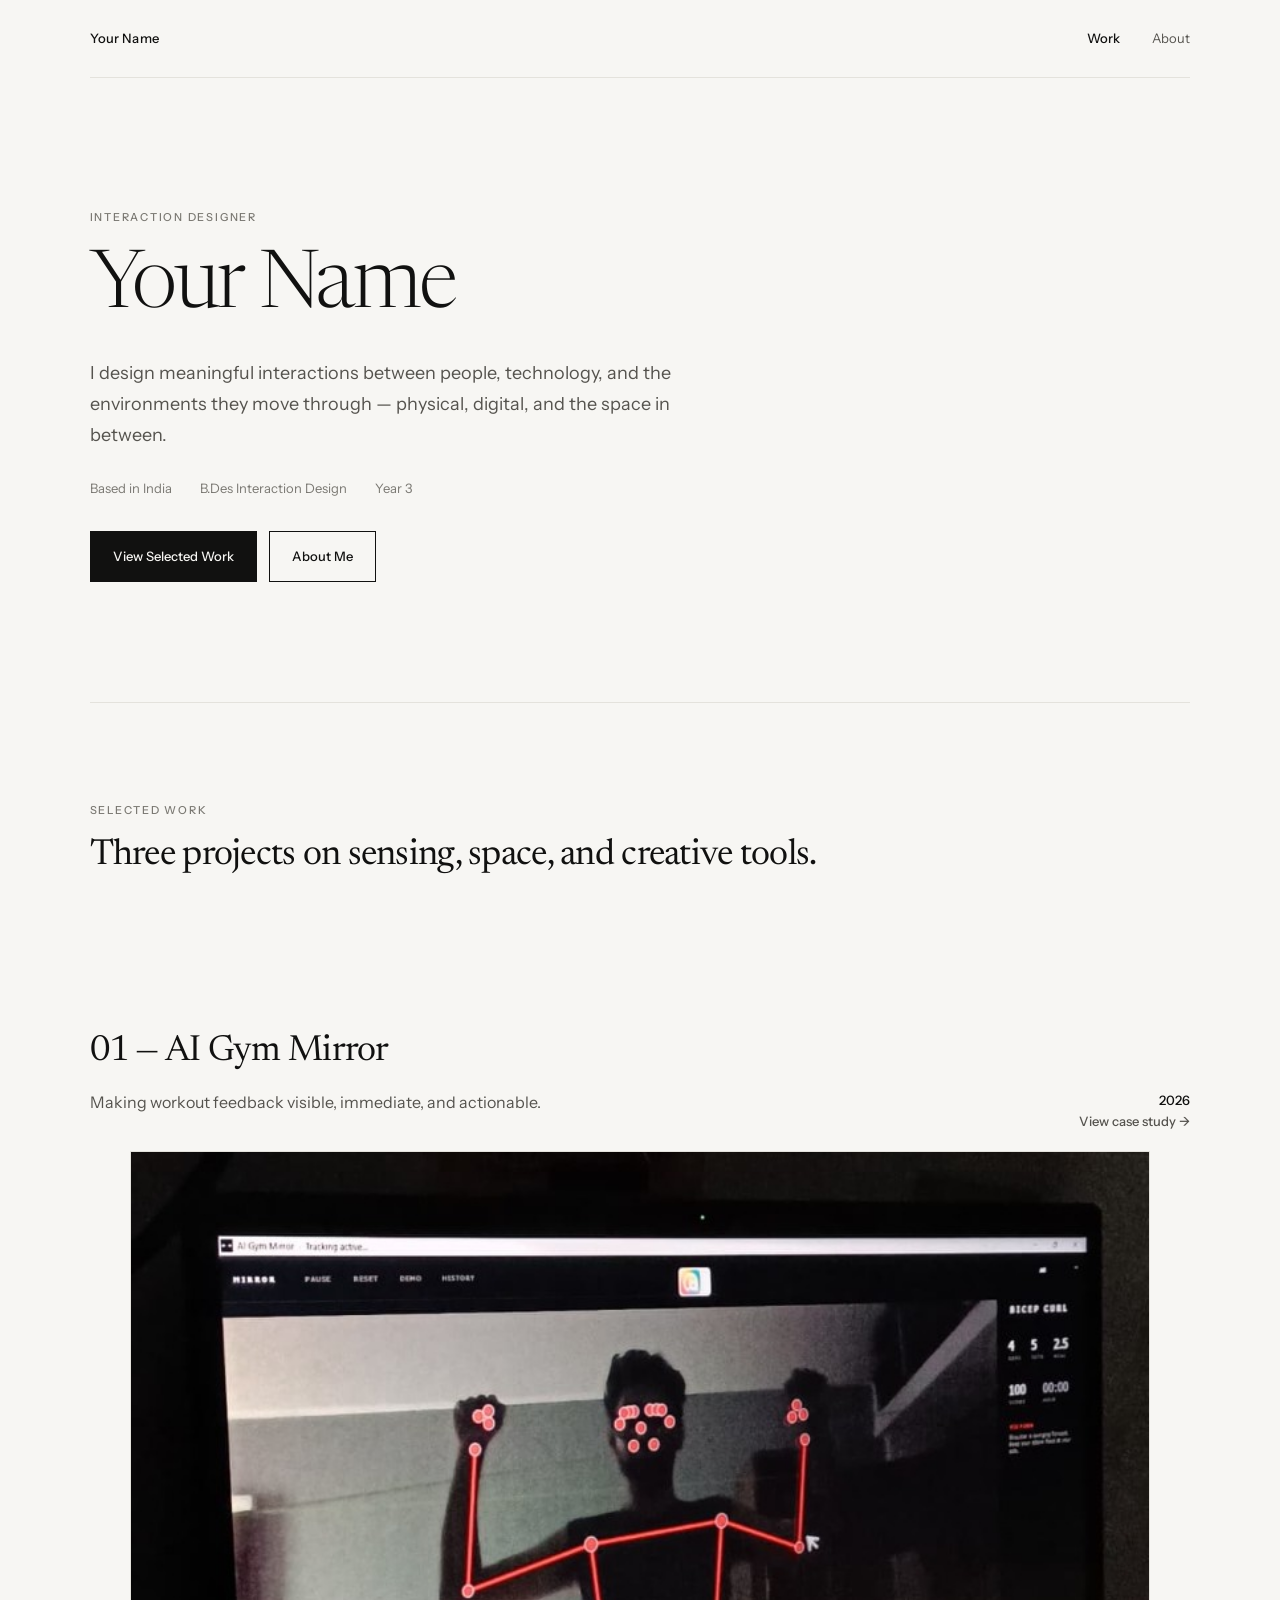
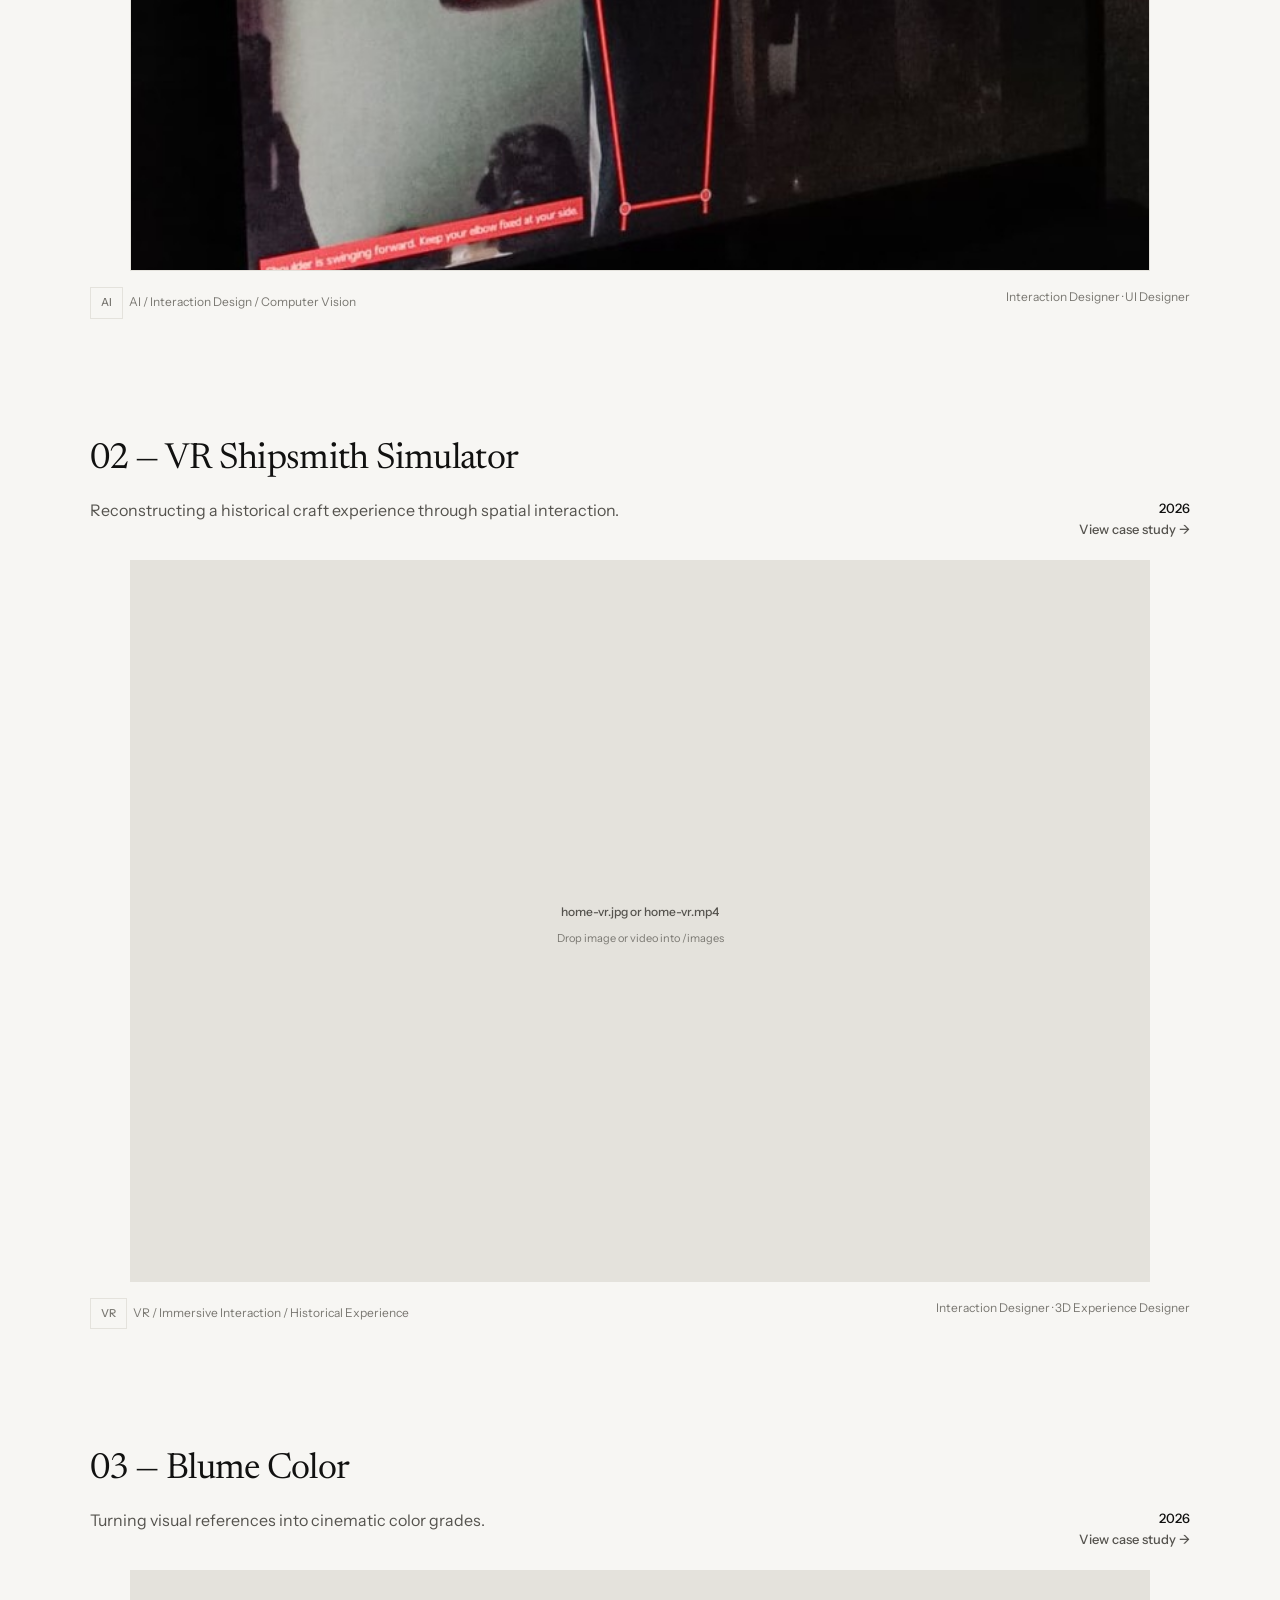
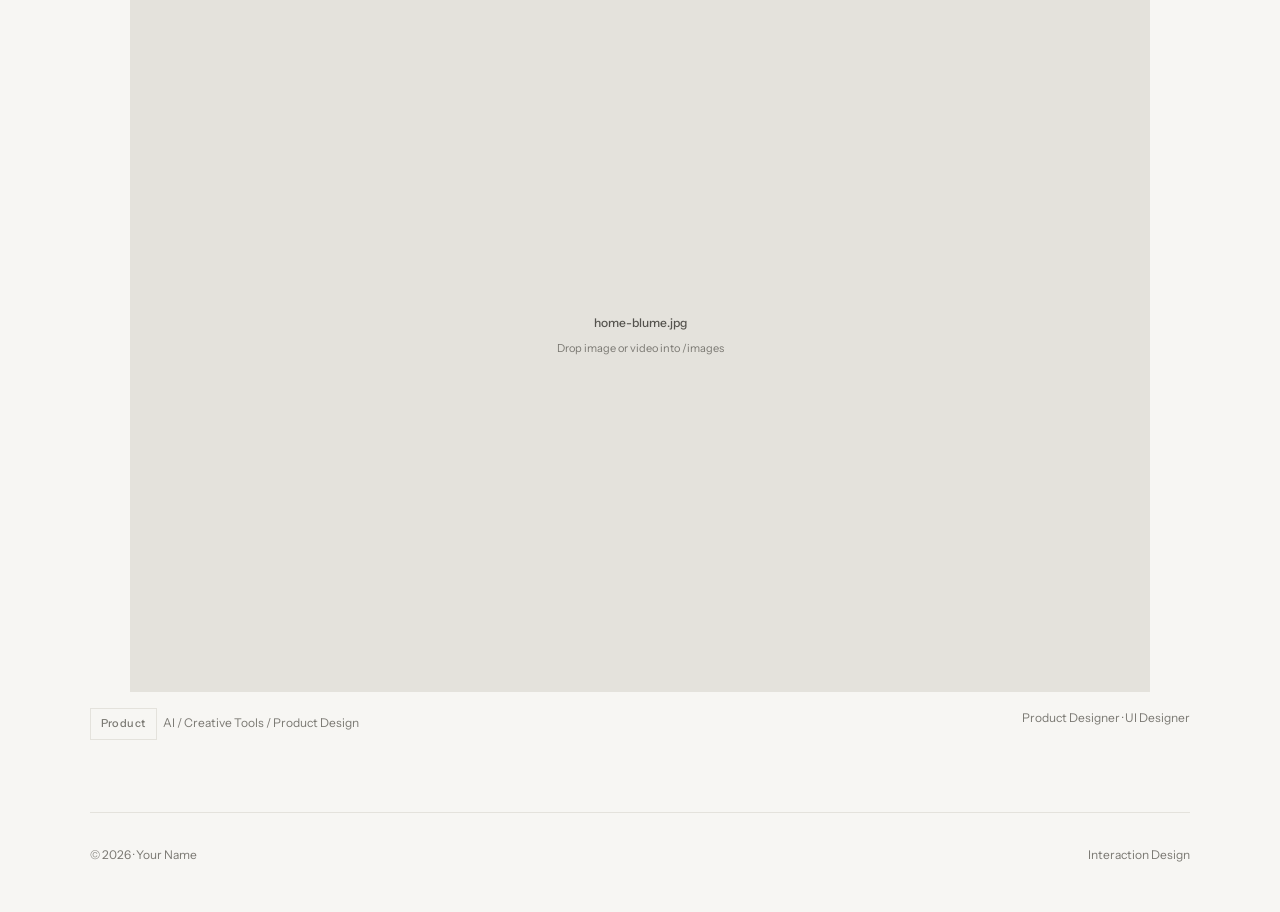
==== web/index.html @ 710aa034 "Add AI Gym Mirror product photos and matching system screens" ====
<!DOCTYPE html>
<html lang="en">
<head>
  <meta charset="UTF-8">
  <meta name="viewport" content="width=device-width, initial-scale=1">
  <title>Your Name — Interaction Designer</title>
  <meta name="description" content="Interaction design portfolio. Selected work on sensing, space, and creative tools.">
  <link rel="preconnect" href="https://fonts.googleapis.com">
  <link rel="preconnect" href="https://fonts.gstatic.com" crossorigin>
  <link href="https://fonts.googleapis.com/css2?family=Instrument+Sans:wght@400;500;600&family=Newsreader:ital,opsz,wght@0,6..72,300;0,6..72,400;0,6..72,500;1,6..72,400&display=swap" rel="stylesheet">
  <link rel="stylesheet" href="assets/css/site.css">
</head>
<body>
  <a class="skip" href="#content">Skip to content</a>
  <div class="wrap">
    <header class="nav">
      <a class="nav__brand" href="index.html">Your Name</a>
      <nav class="nav__links">
        <a href="index.html#work" aria-current="page">Work</a>
        <a href="about.html">About</a>
      </nav>
    </header>
  </div>

  <main id="content">
    <section class="hero">
      <div class="wrap">
        <p class="label">Interaction Designer</p>
        <h1 class="display">Your Name</h1>
        <p class="lede">I design meaningful interactions between people, technology, and the environments they move through — physical, digital, and the space in between.</p>
        <div class="hero-meta">
          <span>Based in India</span>
          <span>B.Des Interaction Design</span>
          <span>Year 3</span>
        </div>
        <div class="cta-row">
          <a class="btn btn--primary" href="#work">View Selected Work</a>
          <a class="btn btn--ghost" href="about.html">About Me</a>
        </div>
      </div>
    </section>

    <div class="wrap"><hr class="rule"></div>

    <section class="section" id="work">
      <div class="wrap">
        <p class="label">Selected work</p>
        <h2 class="h1">Three projects on sensing, space, and creative tools.</h2>
      </div>
    </section>

    <article class="project">
      <div class="wrap">
        <div class="project__head">
          <div>
            <h2 class="h1">01  —  AI Gym Mirror</h2>
            <p class="body">Making workout feedback visible, immediate, and actionable.</p>
          </div>
          <div class="project__year">
            2026<br>
            <a class="project__link" href="work/ai-gym-mirror.html">View case study  →</a>
          </div>
        </div>
        <a href="work/ai-gym-mirror.html">
          <figure class="media media--hero">
            <img src="images/home-gym.png" alt="AI Gym Mirror tracking a bicep curl">
            <div class="media__ph">
              <div class="media__cross"></div>
              <strong>home-gym.png</strong>
            </div>
          </figure>
        </a>
        <div class="project__foot">
          <span><span class="tag">AI</span> &nbsp; AI / Interaction Design / Computer Vision</span>
          <span>Interaction Designer · UI Designer</span>
        </div>
      </div>
    </article>

    <article class="project">
      <div class="wrap">
        <div class="project__head">
          <div>
            <h2 class="h1">02  —  VR Shipsmith Simulator</h2>
            <p class="body">Reconstructing a historical craft experience through spatial interaction.</p>
          </div>
          <div class="project__year">
            2026<br>
            <a class="project__link" href="work/vr-shipsmith.html">View case study  →</a>
          </div>
        </div>
        <a href="work/vr-shipsmith.html">
          <figure class="media media--hero">
            <video src="images/home-vr.mp4" muted loop playsinline></video>
            <img src="images/home-vr.jpg" alt="VR Shipsmith workshop environment">
            <div class="media__ph">
              <div class="media__cross"></div>
              <strong>home-vr.jpg or home-vr.mp4</strong>
              <small>Drop image or video into /images</small>
            </div>
          </figure>
        </a>
        <div class="project__foot">
          <span><span class="tag">VR</span> &nbsp; VR / Immersive Interaction / Historical Experience</span>
          <span>Interaction Designer · 3D Experience Designer</span>
        </div>
      </div>
    </article>

    <article class="project">
      <div class="wrap">
        <div class="project__head">
          <div>
            <h2 class="h1">03  —  Blume Color</h2>
            <p class="body">Turning visual references into cinematic color grades.</p>
          </div>
          <div class="project__year">
            2026<br>
            <a class="project__link" href="work/blume-color.html">View case study  →</a>
          </div>
        </div>
        <a href="work/blume-color.html">
          <figure class="media media--hero">
            <img src="images/home-blume.jpg" alt="Blume Color product interface">
            <div class="media__ph">
              <div class="media__cross"></div>
              <strong>home-blume.jpg</strong>
              <small>Drop image or video into /images</small>
            </div>
          </figure>
        </a>
        <div class="project__foot">
          <span><span class="tag">Product</span> &nbsp; AI / Creative Tools / Product Design</span>
          <span>Product Designer · UI Designer</span>
        </div>
      </div>
    </article>
  </main>

  <div class="wrap">
    <hr class="rule">
    <footer class="footer">
      <span>© <span data-year></span> · Your Name</span>
      <span>Interaction Design</span>
    </footer>
  </div>
  <script src="assets/js/site.js"></script>
</body>
</html>
---- web/assets/css/site.css ----
:root {
  --bg: #f7f6f3;
  --bg-muted: #efede8;
  --surface: #ffffff;
  --ink: #111110;
  --secondary: #55534e;
  --muted: #7a7872;
  --line: #e4e2dc;
  --media: #e4e2dc;
  --inverse: #111110;
  --inverse-text: #f7f6f3;
  --pad: clamp(20px, 7vw, 96px);
  --max: 1248px;
  --serif: "Newsreader", "Times New Roman", serif;
  --sans: "Instrument Sans", "Helvetica Neue", sans-serif;
}

* { box-sizing: border-box; }
html { scroll-behavior: smooth; }
body {
  margin: 0;
  background: var(--bg);
  color: var(--ink);
  font-family: var(--sans);
  font-size: 16px;
  line-height: 1.6;
  -webkit-font-smoothing: antialiased;
}
img, video { max-width: 100%; display: block; }
a { color: inherit; text-decoration: none; }
button, .btn { font-family: inherit; }

.skip {
  position: absolute;
  left: -999px;
  top: 8px;
  background: var(--ink);
  color: var(--inverse-text);
  padding: 8px 12px;
  z-index: 20;
}
.skip:focus { left: 8px; }

.wrap {
  width: min(100%, calc(var(--max) + var(--pad) * 2));
  margin: 0 auto;
  padding-left: var(--pad);
  padding-right: var(--pad);
}

.nav {
  display: flex;
  align-items: center;
  justify-content: space-between;
  padding: 28px 0;
  border-bottom: 1px solid var(--line);
}
.nav__brand {
  font-size: 13px;
  font-weight: 500;
  letter-spacing: 0.01em;
}
.nav__links {
  display: flex;
  gap: 32px;
  font-size: 13px;
  color: var(--secondary);
}
.nav__links a[aria-current="page"] {
  color: var(--ink);
  font-weight: 500;
}

.label {
  font-size: 11px;
  font-weight: 500;
  letter-spacing: 0.16em;
  text-transform: uppercase;
  color: var(--muted);
}

.display {
  font-family: var(--serif);
  font-weight: 300;
  font-size: clamp(40px, 8vw, 80px);
  line-height: 1.05;
  letter-spacing: -0.03em;
  margin: 0;
}
.title {
  font-family: var(--serif);
  font-weight: 300;
  font-size: clamp(32px, 5vw, 52px);
  line-height: 1.12;
  letter-spacing: -0.025em;
  margin: 0;
}
.h1 {
  font-family: var(--serif);
  font-weight: 400;
  font-size: clamp(26px, 3vw, 36px);
  line-height: 1.2;
  letter-spacing: -0.02em;
  margin: 0;
}
.h2 {
  font-family: var(--serif);
  font-weight: 400;
  font-size: clamp(22px, 2.4vw, 26px);
  line-height: 1.3;
  margin: 0;
}
.lede {
  font-size: 18px;
  line-height: 1.7;
  color: var(--secondary);
  max-width: 40rem;
}
.body { color: var(--secondary); max-width: 45rem; }
.quote {
  font-family: var(--serif);
  font-style: italic;
  font-weight: 400;
  font-size: clamp(26px, 3.4vw, 40px);
  line-height: 1.25;
  margin: 0;
}

.hero { padding: 120px 0 120px; }
.hero .label { margin-bottom: 20px; }
.hero .display, .hero .title { margin-bottom: 28px; }
.hero-meta {
  display: flex;
  flex-wrap: wrap;
  gap: 12px 28px;
  color: var(--muted);
  font-size: 13px;
  margin: 28px 0 32px;
}
.cta-row { display: flex; flex-wrap: wrap; gap: 12px; }

.btn {
  display: inline-flex;
  align-items: center;
  justify-content: center;
  padding: 14px 22px;
  font-size: 13px;
  font-weight: 500;
  border: 1px solid var(--ink);
  cursor: pointer;
}
.btn--primary { background: var(--ink); color: var(--inverse-text); }
.btn--ghost { background: transparent; }

.section { padding: 88px 0; }
.section--tight { padding: 48px 0 72px; }
.section--muted { background: var(--bg-muted); }
.section--inverse {
  background: var(--inverse);
  color: var(--inverse-text);
}
.section--inverse .label { color: #a8a59d; }
.section--inverse .lede,
.section--inverse .body { color: #c9c6bf; }
.section .label { margin-bottom: 16px; }
.section .h1, .section .h2, .section .title { margin-bottom: 16px; }

.rule { border: 0; border-top: 1px solid var(--line); margin: 0; }

.project { padding: 48px 0 72px; }
.project__head {
  display: flex;
  justify-content: space-between;
  gap: 32px;
  align-items: flex-end;
  margin-bottom: 20px;
}
.project__year { font-size: 13px; font-weight: 500; text-align: right; }
.project__link { font-size: 13px; color: var(--secondary); }
.project__foot {
  display: flex;
  justify-content: space-between;
  gap: 16px;
  flex-wrap: wrap;
  margin-top: 16px;
  font-size: 12px;
  color: var(--muted);
}
.tag {
  display: inline-block;
  border: 1px solid var(--line);
  padding: 6px 10px;
  font-size: 11px;
  font-weight: 500;
  letter-spacing: 0.04em;
}

.media {
  position: relative;
  background: var(--media);
  border: 1px solid var(--line);
  min-height: 240px;
  overflow: hidden;
}
.media--hero { min-height: min(72vw, 720px); }
.media--wide { min-height: min(50vw, 520px); }
.media--square { min-height: 280px; }
.media img,
.media video {
  width: 100%;
  height: 100%;
  object-fit: cover;
  position: absolute;
  inset: 0;
  opacity: 0;
}
.media.has-media img,
.media.has-media video { opacity: 1; }
.media.has-media .media__ph { display: none; }
.media__ph {
  min-height: inherit;
  display: grid;
  place-content: center;
  text-align: center;
  gap: 8px;
  padding: 24px;
  color: var(--muted);
}
.media__ph strong {
  font-size: 12px;
  font-weight: 500;
  color: var(--secondary);
}
.media__ph small { font-size: 11px; }
.media--photo {
  background: #0a0a09;
}
.media--photo img,
.media--photo video {
  object-fit: contain;
}
.media-cap {
  margin: 10px 0 0;
  font-size: 12px;
  color: var(--muted);
}

.meta-row {
  display: grid;
  grid-template-columns: repeat(auto-fit, minmax(140px, 1fr));
  gap: 24px 48px;
  margin: 32px 0 0;
}
.meta-row dt {
  font-size: 11px;
  font-weight: 500;
  letter-spacing: 0.16em;
  text-transform: uppercase;
  color: var(--muted);
  margin-bottom: 6px;
}
.meta-row dd { margin: 0; font-size: 13px; }

.flow {
  display: flex;
  flex-wrap: wrap;
  align-items: center;
  gap: 10px;
}
.chip {
  background: var(--surface);
  border: 1px solid var(--line);
  padding: 10px 14px;
  font-size: 12px;
  font-weight: 500;
}
.flow__arrow { color: var(--muted); }

.insights, .lessons, .states, .phones, .gallery, .ix-grid {
  display: grid;
  gap: 16px 24px;
}
.insights { grid-template-columns: repeat(4, 1fr); }
.lessons { grid-template-columns: repeat(3, 1fr); }
.states { grid-template-columns: repeat(5, 1fr); }
.phones { grid-template-columns: repeat(7, minmax(140px, 1fr)); overflow-x: auto; }
.gallery { grid-template-columns: 1fr 1fr; }
.gallery--3 { grid-template-columns: 1fr 1fr 1fr; }
.ix-grid { grid-template-columns: repeat(6, 1fr); }

.insight {
  border-left: 1px solid var(--line);
  padding: 24px 32px 24px 0;
}
.insight h3 { font-size: 16px; font-weight: 500; margin: 12px 0; }
.insight p, .lesson p, .state p { margin: 0; font-size: 14px; color: var(--secondary); line-height: 1.55; }
.lesson h3 {
  font-family: var(--serif);
  font-weight: 400;
  font-size: 22px;
  margin: 10px 0;
}

.state {
  background: var(--surface);
  padding: 20px;
}
.state h3 { font-size: 14px; font-weight: 500; margin: 0 0 10px; }

.phone {
  min-width: 160px;
  background: var(--surface);
  border: 1px solid var(--line);
  padding: 14px;
  font-size: 11px;
}
.phone__bar { display: flex; justify-content: space-between; color: var(--muted); font-size: 9px; }
.phone h4 { margin: 10px 0; font-size: 13px; }
.phone .block { height: 18px; background: var(--bg-muted); margin: 8px 0; }
.phone .hero-block { height: 72px; background: var(--media); }
.phone .btn-block { height: 28px; background: var(--ink); }
.phone-cap { text-align: center; font-size: 11px; color: var(--muted); margin-top: 8px; }

.notes { display: grid; gap: 8px; margin-top: 24px; }
.note { display: flex; gap: 8px; align-items: flex-start; font-size: 12px; color: var(--secondary); }
.note b {
  background: var(--ink);
  color: var(--inverse-text);
  font-size: 10px;
  font-weight: 500;
  padding: 2px 6px;
}

.plan {
  position: relative;
  background: var(--bg-muted);
  border: 1px solid var(--line);
  min-height: 420px;
  margin-top: 20px;
}
.plan__nav {
  position: absolute;
  inset: 24px;
  border: 1px dashed var(--line);
}
.zone {
  position: absolute;
  border: 1px solid var(--ink);
  background: var(--surface);
  display: grid;
  place-content: center;
  font-size: 11px;
  font-weight: 500;
  text-align: center;
  padding: 8px;
}
.plan__legend {
  position: absolute;
  left: 40px;
  bottom: 16px;
  font-size: 11px;
  color: var(--muted);
}

.workspace {
  display: grid;
  grid-template-columns: 2fr 1fr 1.2fr 1.4fr;
  grid-template-rows: 180px 90px 90px 90px;
  gap: 12px;
  background: var(--surface);
  border: 1px solid var(--line);
  padding: 16px;
}
.ws {
  background: var(--bg-muted);
  display: grid;
  place-content: center;
  text-align: center;
  font-size: 12px;
  font-weight: 500;
  color: var(--secondary);
  padding: 12px;
}
.ws--video { grid-column: 1; grid-row: 1; }
.ws--ref { grid-column: 2; grid-row: 1; }
.ws--prev { grid-column: 3 / 5; grid-row: 1; }
.ws--raw { grid-column: 1; grid-row: 2 / 4; }
.ws--proc { grid-column: 2; grid-row: 2; }
.ws--anal { grid-column: 2; grid-row: 3; }
.ws--cmp { grid-column: 3 / 5; grid-row: 2 / 4; }
.ws--int { grid-column: 1; grid-row: 4; }
.ws--exp { grid-column: 2 / 5; grid-row: 4; }

.table {
  background: var(--surface);
  border: 1px solid var(--line);
}
.table div {
  display: grid;
  grid-template-columns: 200px 1fr;
  gap: 24px;
  padding: 18px 20px;
  border-top: 1px solid var(--line);
  font-size: 14px;
}
.table div:first-child { border-top: 0; }
.table b { font-size: 13px; font-weight: 500; }

.split-3 {
  display: grid;
  grid-template-columns: 1.4fr 1fr 0.8fr;
  gap: 48px 80px;
}
.split-3 .h2 { margin-bottom: 8px; }
.skill-list {
  display: grid;
  gap: 10px;
  font-family: var(--serif);
  font-size: 22px;
  line-height: 1.3;
}
.tool-list { display: grid; gap: 12px; color: var(--secondary); }

.case-nav {
  display: flex;
  justify-content: space-between;
  gap: 16px;
  align-items: center;
  padding: 28px 0;
  border-bottom: 1px solid var(--line);
  font-size: 13px;
}
.case-nav span { font-weight: 500; }
.case-nav a { color: var(--secondary); }

.next {
  display: flex;
  justify-content: space-between;
  align-items: baseline;
  gap: 16px;
  padding: 32px 0 16px;
}
.next a { font-family: var(--serif); font-size: 26px; }

.footer {
  display: flex;
  justify-content: space-between;
  gap: 16px;
  padding: 32px 0 48px;
  font-size: 12px;
  color: var(--muted);
}

@media (max-width: 980px) {
  .insights, .lessons, .states, .gallery, .gallery--3, .ix-grid, .split-3 {
    grid-template-columns: 1fr;
  }
  .phones { grid-template-columns: repeat(3, 1fr); }
  .workspace { grid-template-columns: 1fr 1fr; grid-template-rows: none; }
  .ws, .ws--video, .ws--ref, .ws--prev, .ws--raw, .ws--proc, .ws--anal, .ws--cmp, .ws--int, .ws--exp {
    grid-column: auto;
    grid-row: auto;
    min-height: 88px;
  }
  .table div { grid-template-columns: 1fr; gap: 6px; }
  .project__head { flex-direction: column; align-items: flex-start; }
  .hero { padding: 64px 0 72px; }
  .section { padding: 56px 0; }
}

@media (max-width: 640px) {
  .cta-row .btn { width: 100%; }
  .phones { grid-template-columns: 1fr 1fr; }
  .nav__links { gap: 18px; }
}
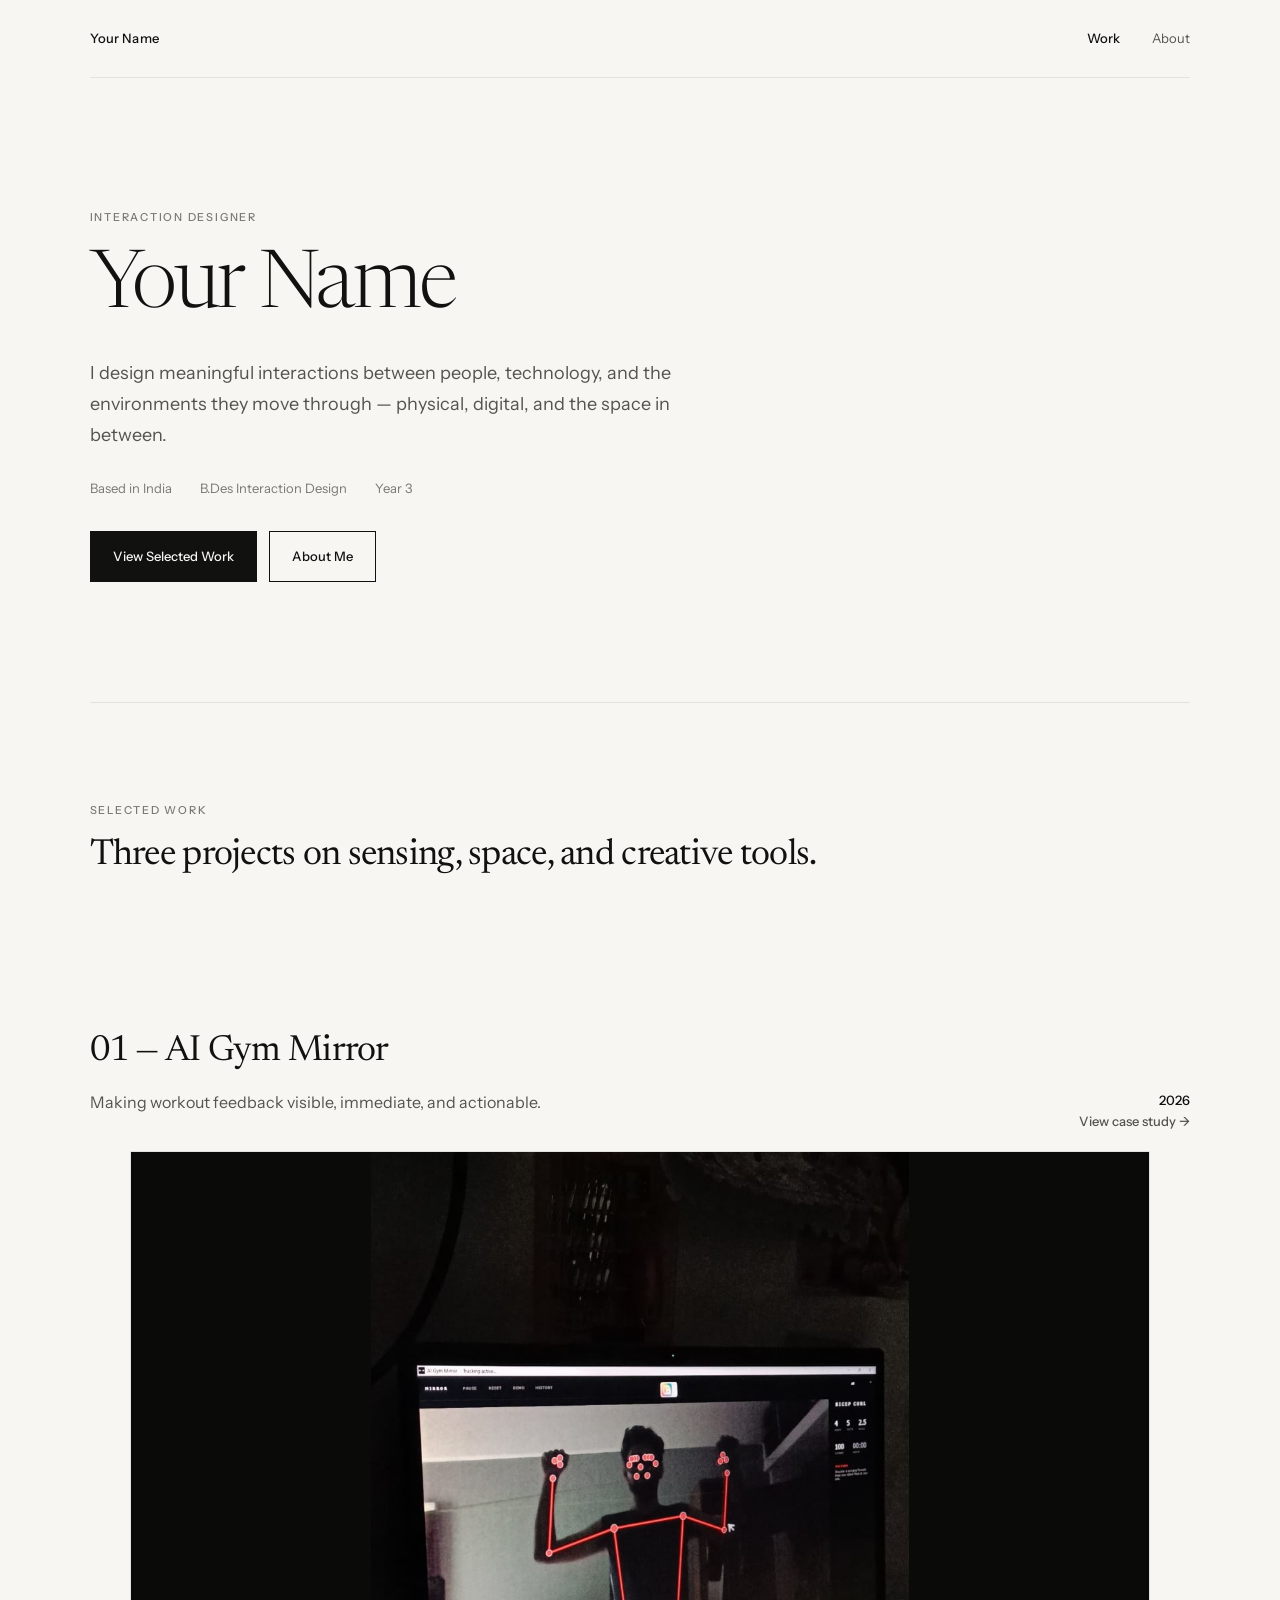
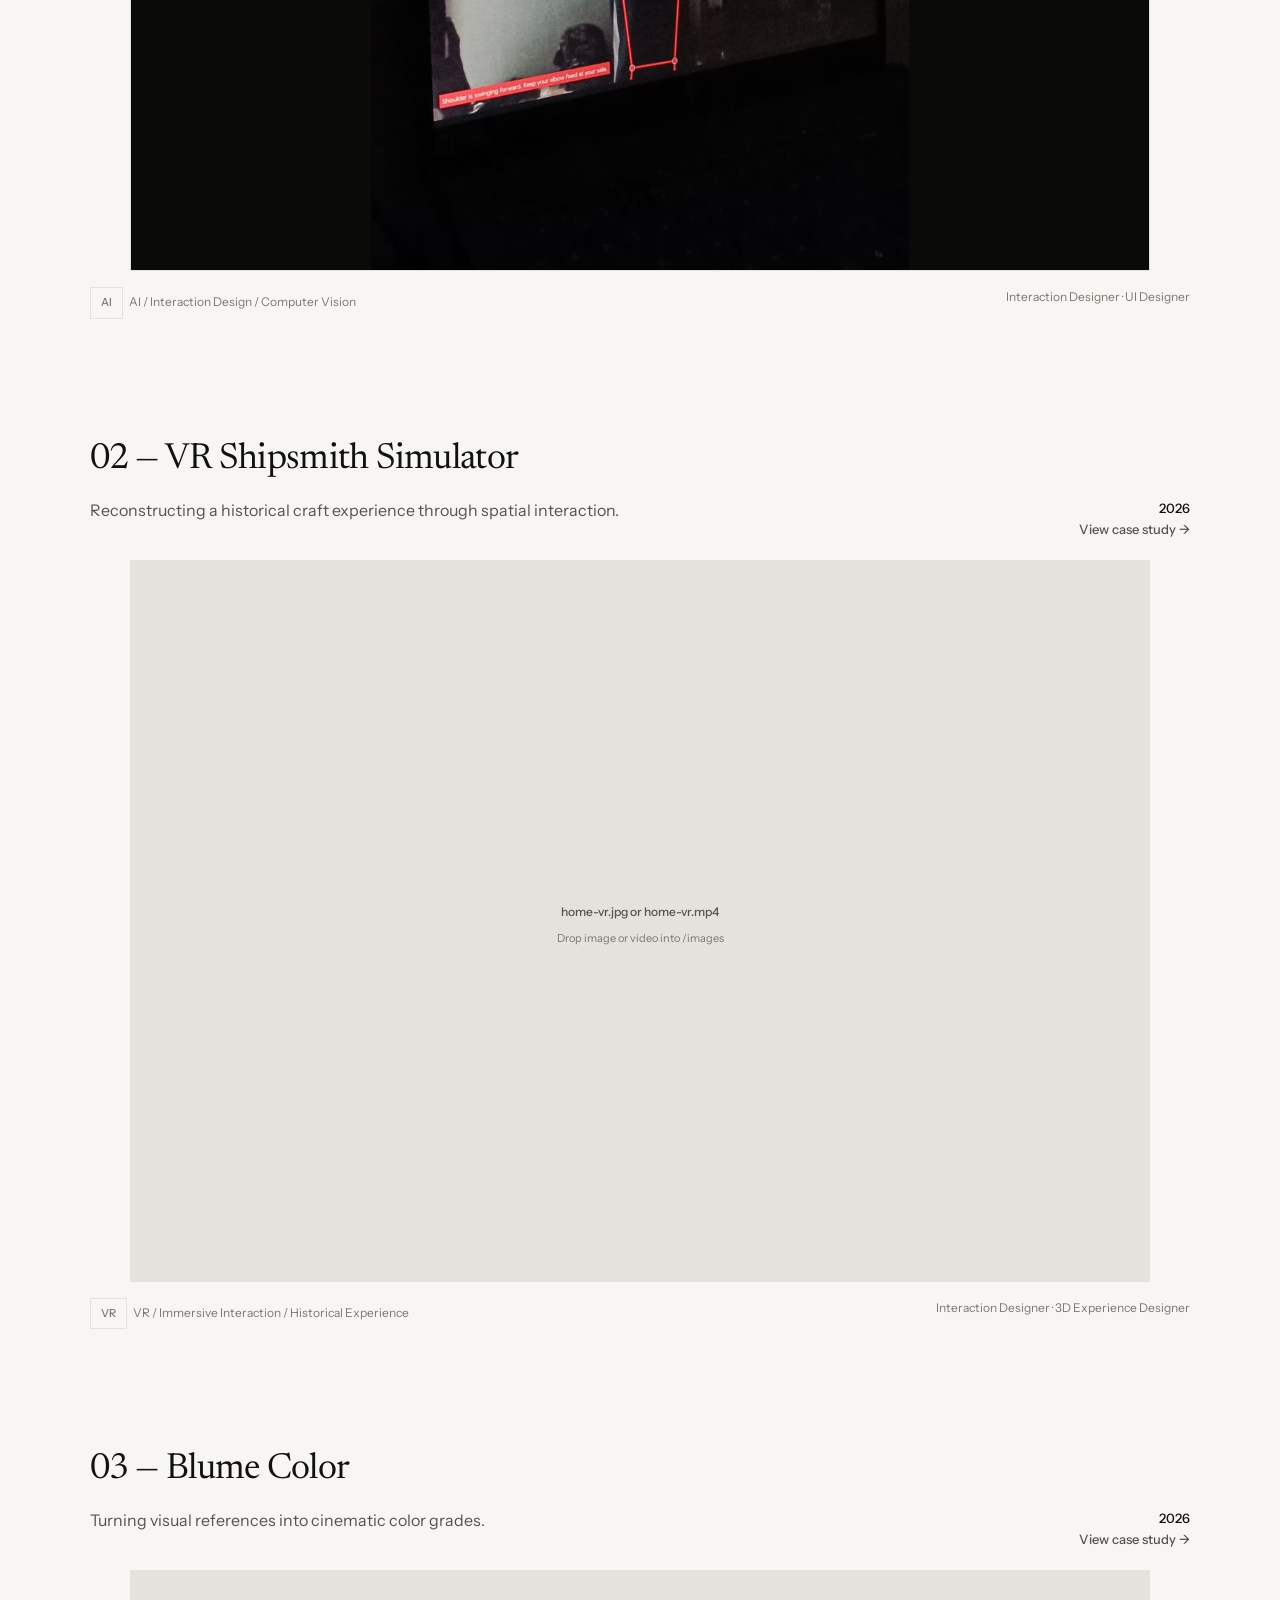
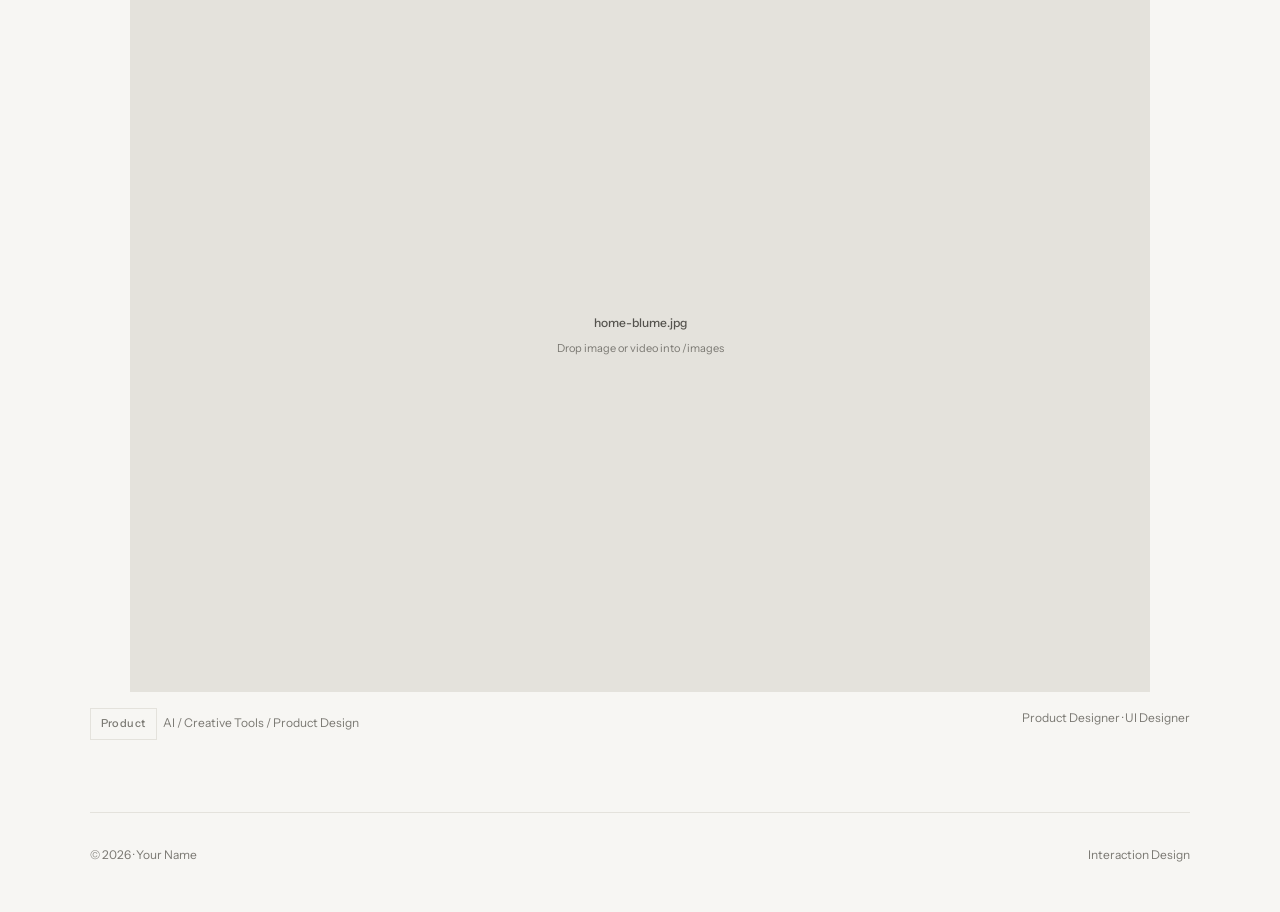
==== commit e3549e85: "Keep the Gym Mirror home photo uncropped" ====
--- a/web/index.html
+++ b/web/index.html
@@ -62,7 +62,7 @@
           </div>
         </div>
         <a href="work/ai-gym-mirror.html">
-          <figure class="media media--hero">
+          <figure class="media media--hero media--photo">
             <img src="images/home-gym.png" alt="AI Gym Mirror tracking a bicep curl">
             <div class="media__ph">
               <div class="media__cross"></div>
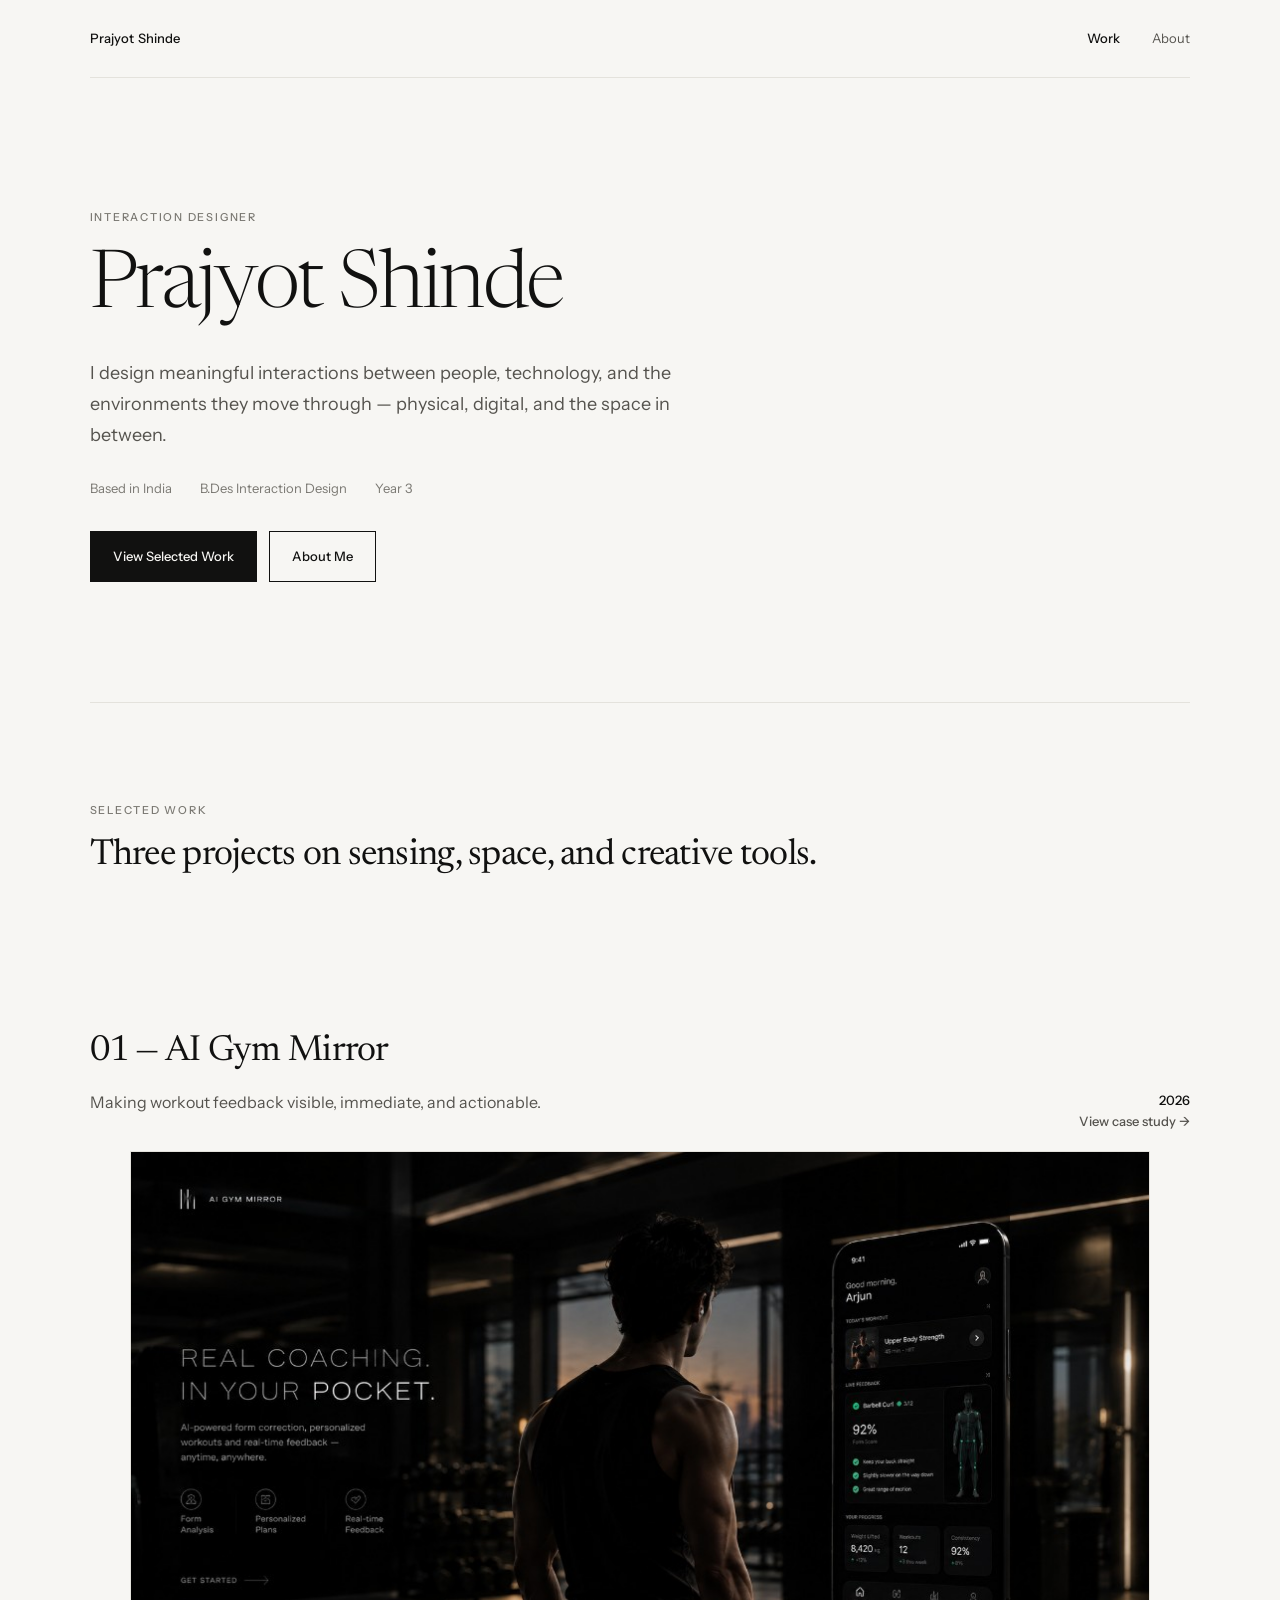
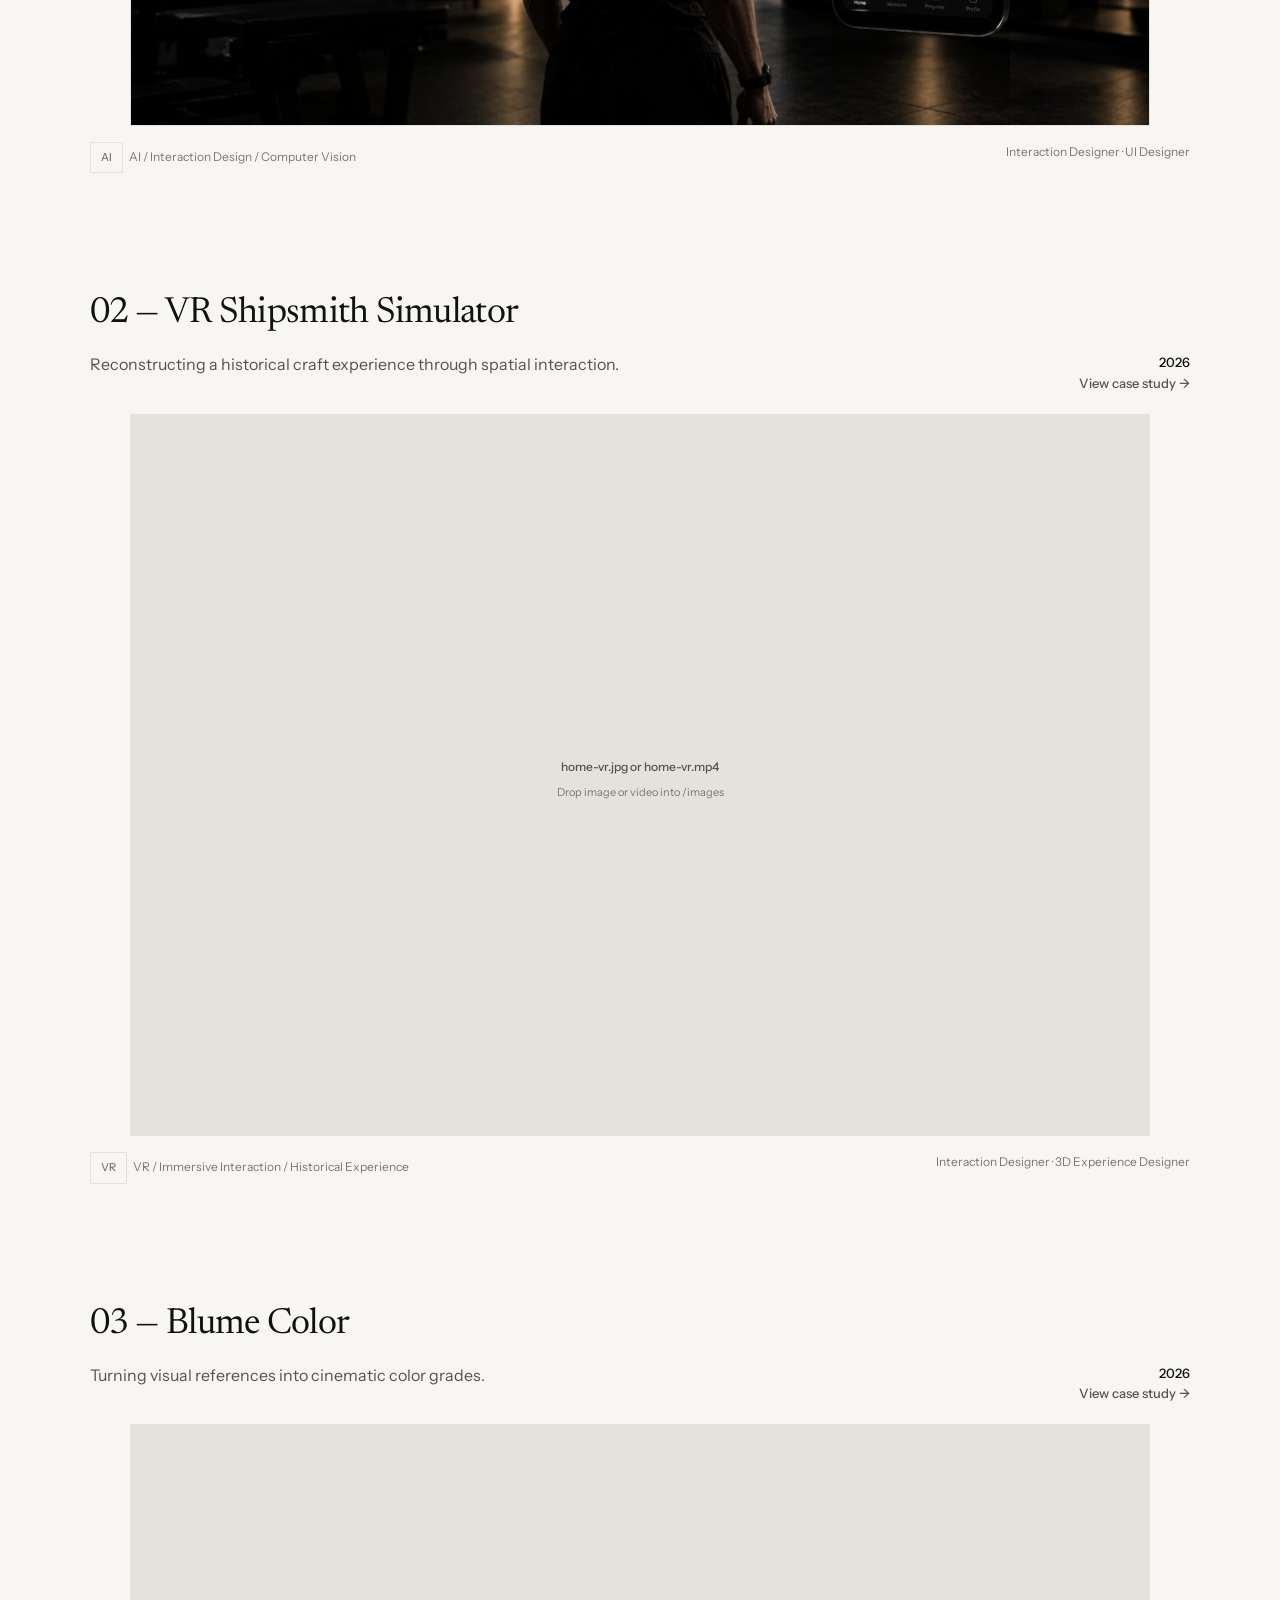
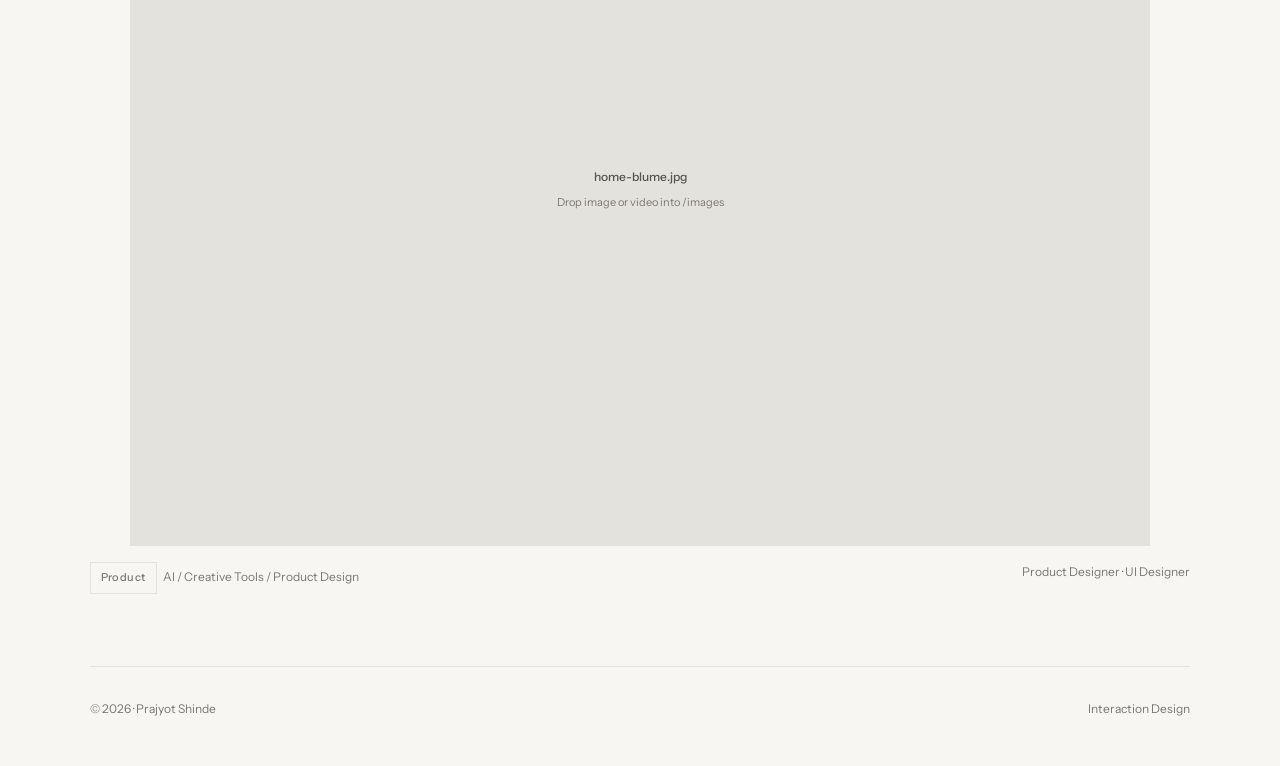
==== commit 8c1f24fd: "Add Prajyot Shinde and the Gym Mirror homepage hero" ====
--- a/web/index.html
+++ b/web/index.html
@@ -3,7 +3,7 @@
 <head>
   <meta charset="UTF-8">
   <meta name="viewport" content="width=device-width, initial-scale=1">
-  <title>Your Name — Interaction Designer</title>
+  <title>Prajyot Shinde — Interaction Designer</title>
   <meta name="description" content="Interaction design portfolio. Selected work on sensing, space, and creative tools.">
   <link rel="preconnect" href="https://fonts.googleapis.com">
   <link rel="preconnect" href="https://fonts.gstatic.com" crossorigin>
@@ -14,7 +14,7 @@
   <a class="skip" href="#content">Skip to content</a>
   <div class="wrap">
     <header class="nav">
-      <a class="nav__brand" href="index.html">Your Name</a>
+      <a class="nav__brand" href="index.html">Prajyot Shinde</a>
       <nav class="nav__links">
         <a href="index.html#work" aria-current="page">Work</a>
         <a href="about.html">About</a>
@@ -26,7 +26,7 @@
     <section class="hero">
       <div class="wrap">
         <p class="label">Interaction Designer</p>
-        <h1 class="display">Your Name</h1>
+        <h1 class="display">Prajyot Shinde</h1>
         <p class="lede">I design meaningful interactions between people, technology, and the environments they move through — physical, digital, and the space in between.</p>
         <div class="hero-meta">
           <span>Based in India</span>
@@ -62,8 +62,8 @@
           </div>
         </div>
         <a href="work/ai-gym-mirror.html">
-          <figure class="media media--hero media--photo">
-            <img src="images/home-gym.png" alt="AI Gym Mirror tracking a bicep curl">
+          <figure class="media media--hero media--cinematic">
+            <img src="images/home-gym.png" alt="AI Gym Mirror — real coaching in your pocket">
             <div class="media__ph">
               <div class="media__cross"></div>
               <strong>home-gym.png</strong>
@@ -140,7 +140,7 @@
   <div class="wrap">
     <hr class="rule">
     <footer class="footer">
-      <span>© <span data-year></span> · Your Name</span>
+      <span>© <span data-year></span> · Prajyot Shinde</span>
       <span>Interaction Design</span>
     </footer>
   </div>
--- a/web/assets/css/site.css
+++ b/web/assets/css/site.css
@@ -232,8 +232,14 @@
   color: var(--secondary);
 }
 .media__ph small { font-size: 11px; }
-.media--photo {
-  background: #0a0a09;
+.media--cinematic {
+  min-height: 0;
+  aspect-ratio: 16 / 9;
+  background: #070708;
+}
+.media--cinematic img,
+.media--cinematic video {
+  object-fit: cover;
 }
 .media--photo img,
 .media--photo video {
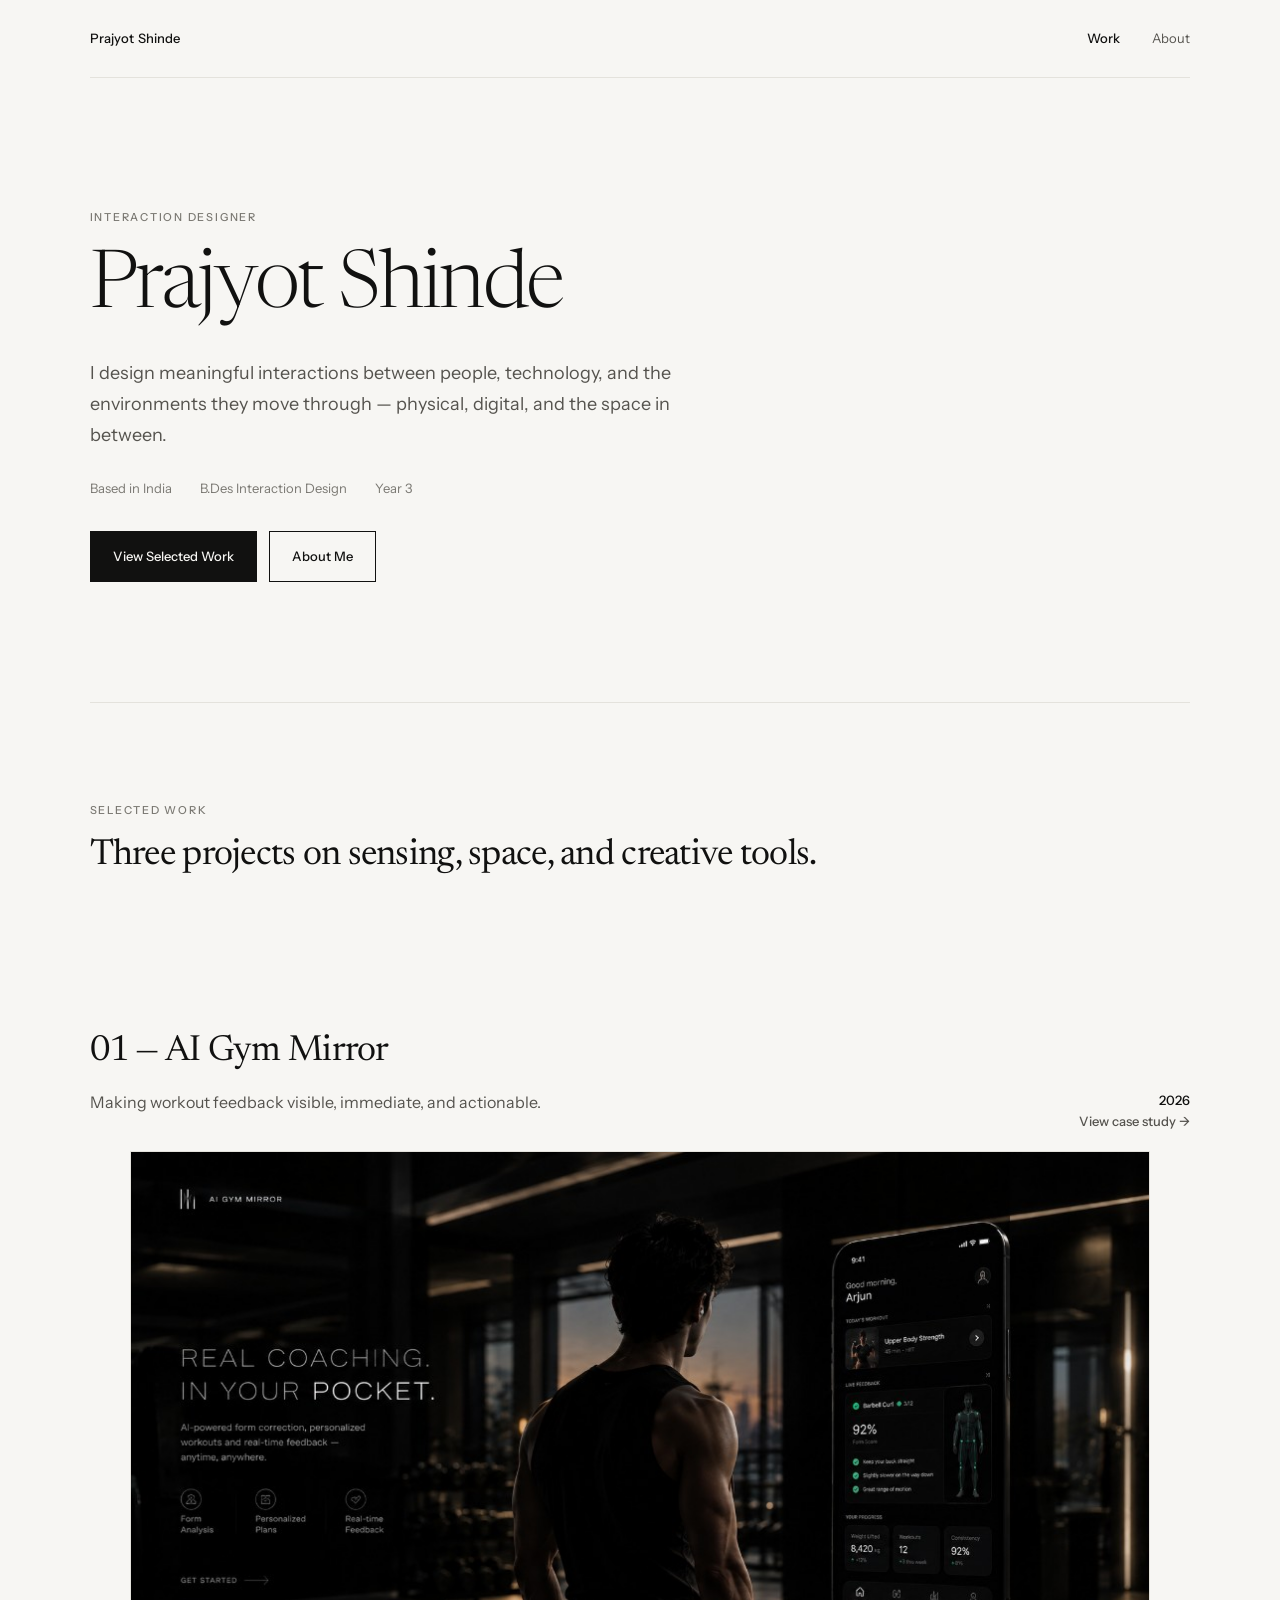
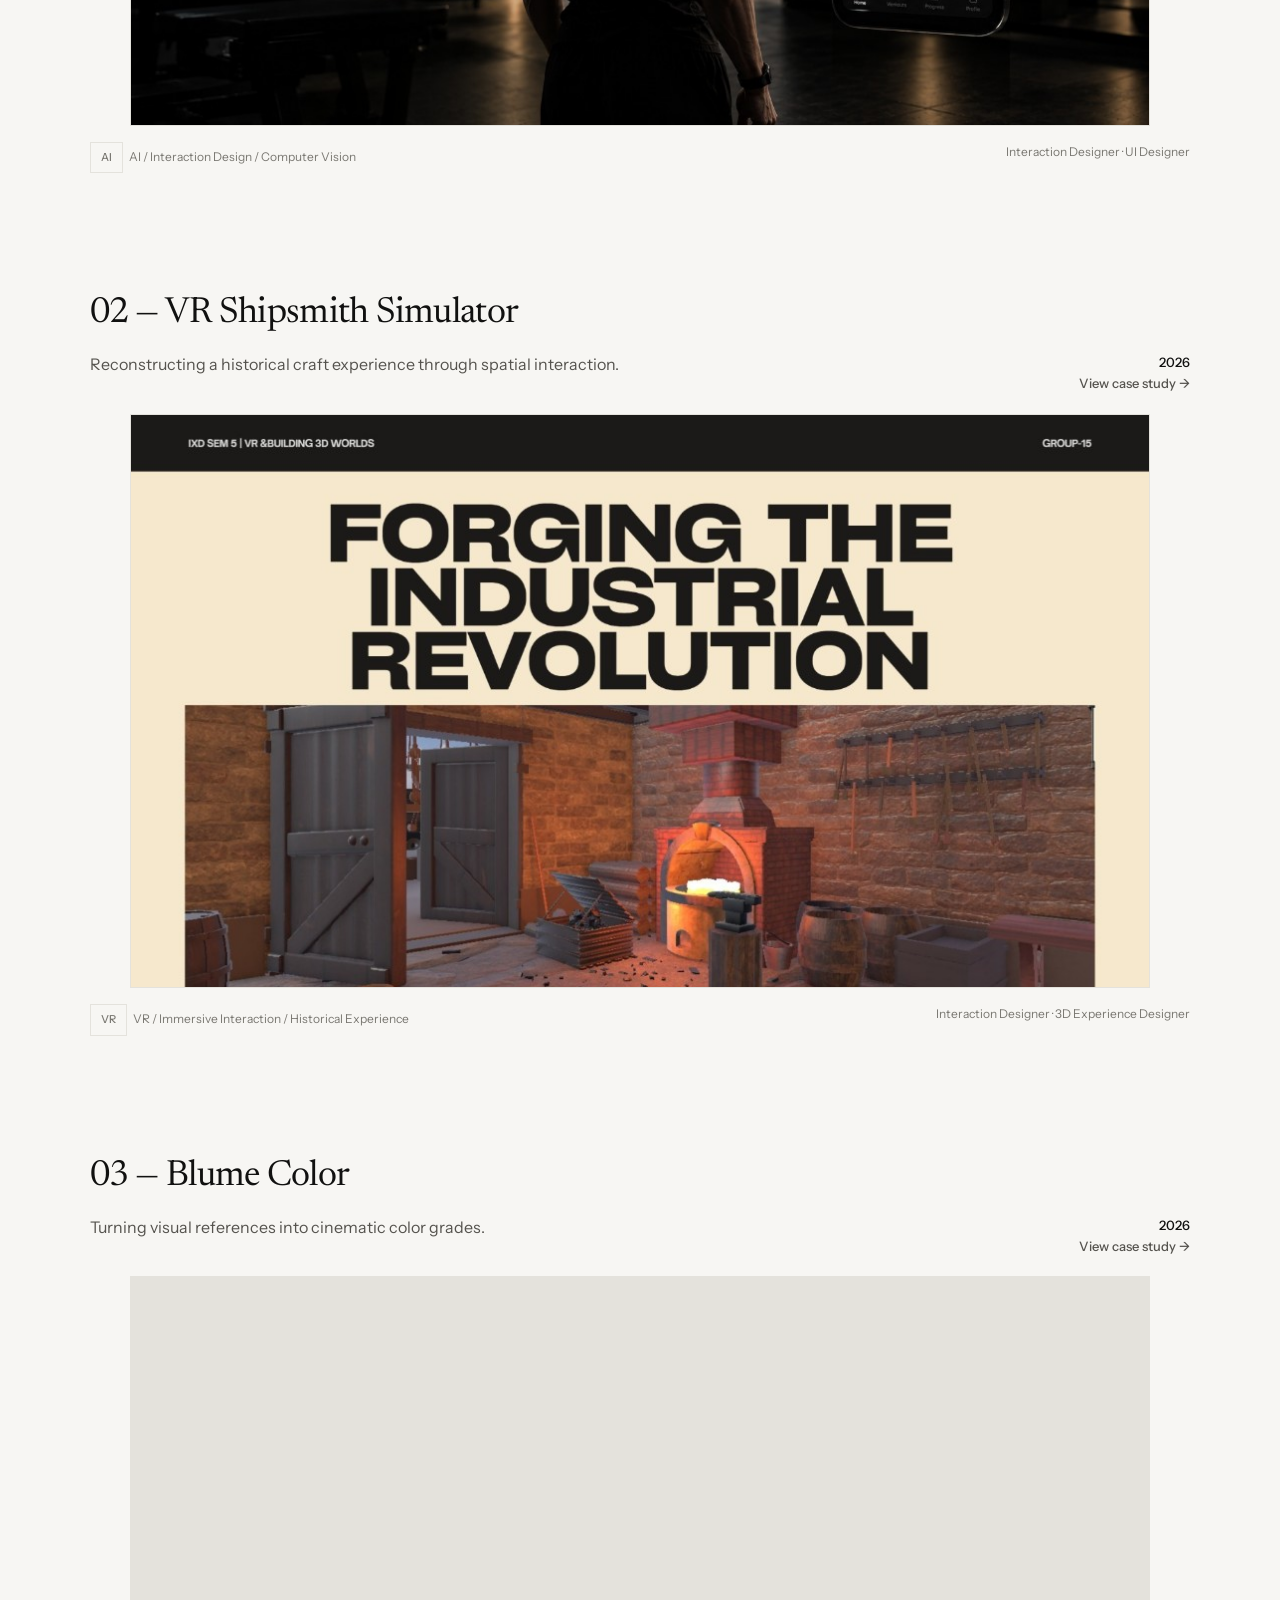
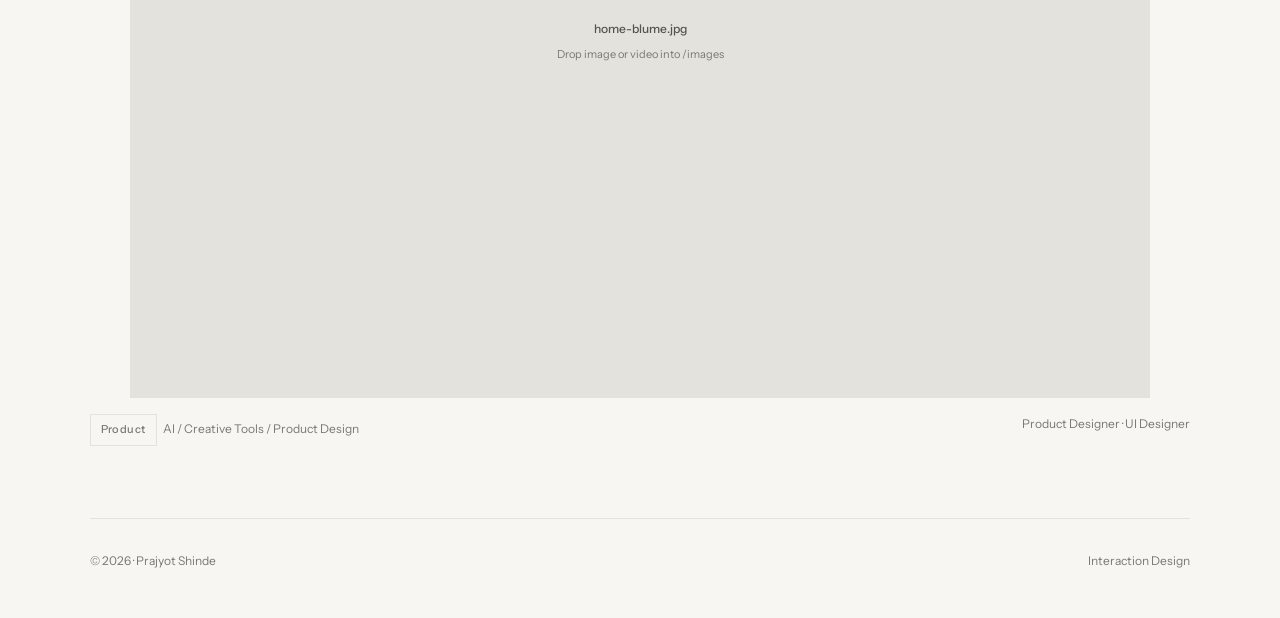
==== commit cbae1f98: "Place VR Shipsmith workshop photos across the homepage and case study." ====
--- a/web/index.html
+++ b/web/index.html
@@ -90,13 +90,11 @@
           </div>
         </div>
         <a href="work/vr-shipsmith.html">
-          <figure class="media media--hero">
-            <video src="images/home-vr.mp4" muted loop playsinline></video>
-            <img src="images/home-vr.jpg" alt="VR Shipsmith workshop environment">
+          <figure class="media media--hero media--cinematic">
+            <img src="images/home-vr.png" alt="VR Shipsmith — Forging the Industrial Revolution">
             <div class="media__ph">
               <div class="media__cross"></div>
-              <strong>home-vr.jpg or home-vr.mp4</strong>
-              <small>Drop image or video into /images</small>
+              <strong>home-vr.png</strong>
             </div>
           </figure>
         </a>
--- a/web/assets/css/site.css
+++ b/web/assets/css/site.css
@@ -245,6 +245,15 @@
 .media--photo video {
   object-fit: contain;
 }
+.media--board {
+  min-height: 0;
+  aspect-ratio: 16 / 9;
+  background: #f3ead8;
+}
+.media--board img,
+.media--board video {
+  object-fit: contain;
+}
 .media-cap {
   margin: 10px 0 0;
   font-size: 12px;
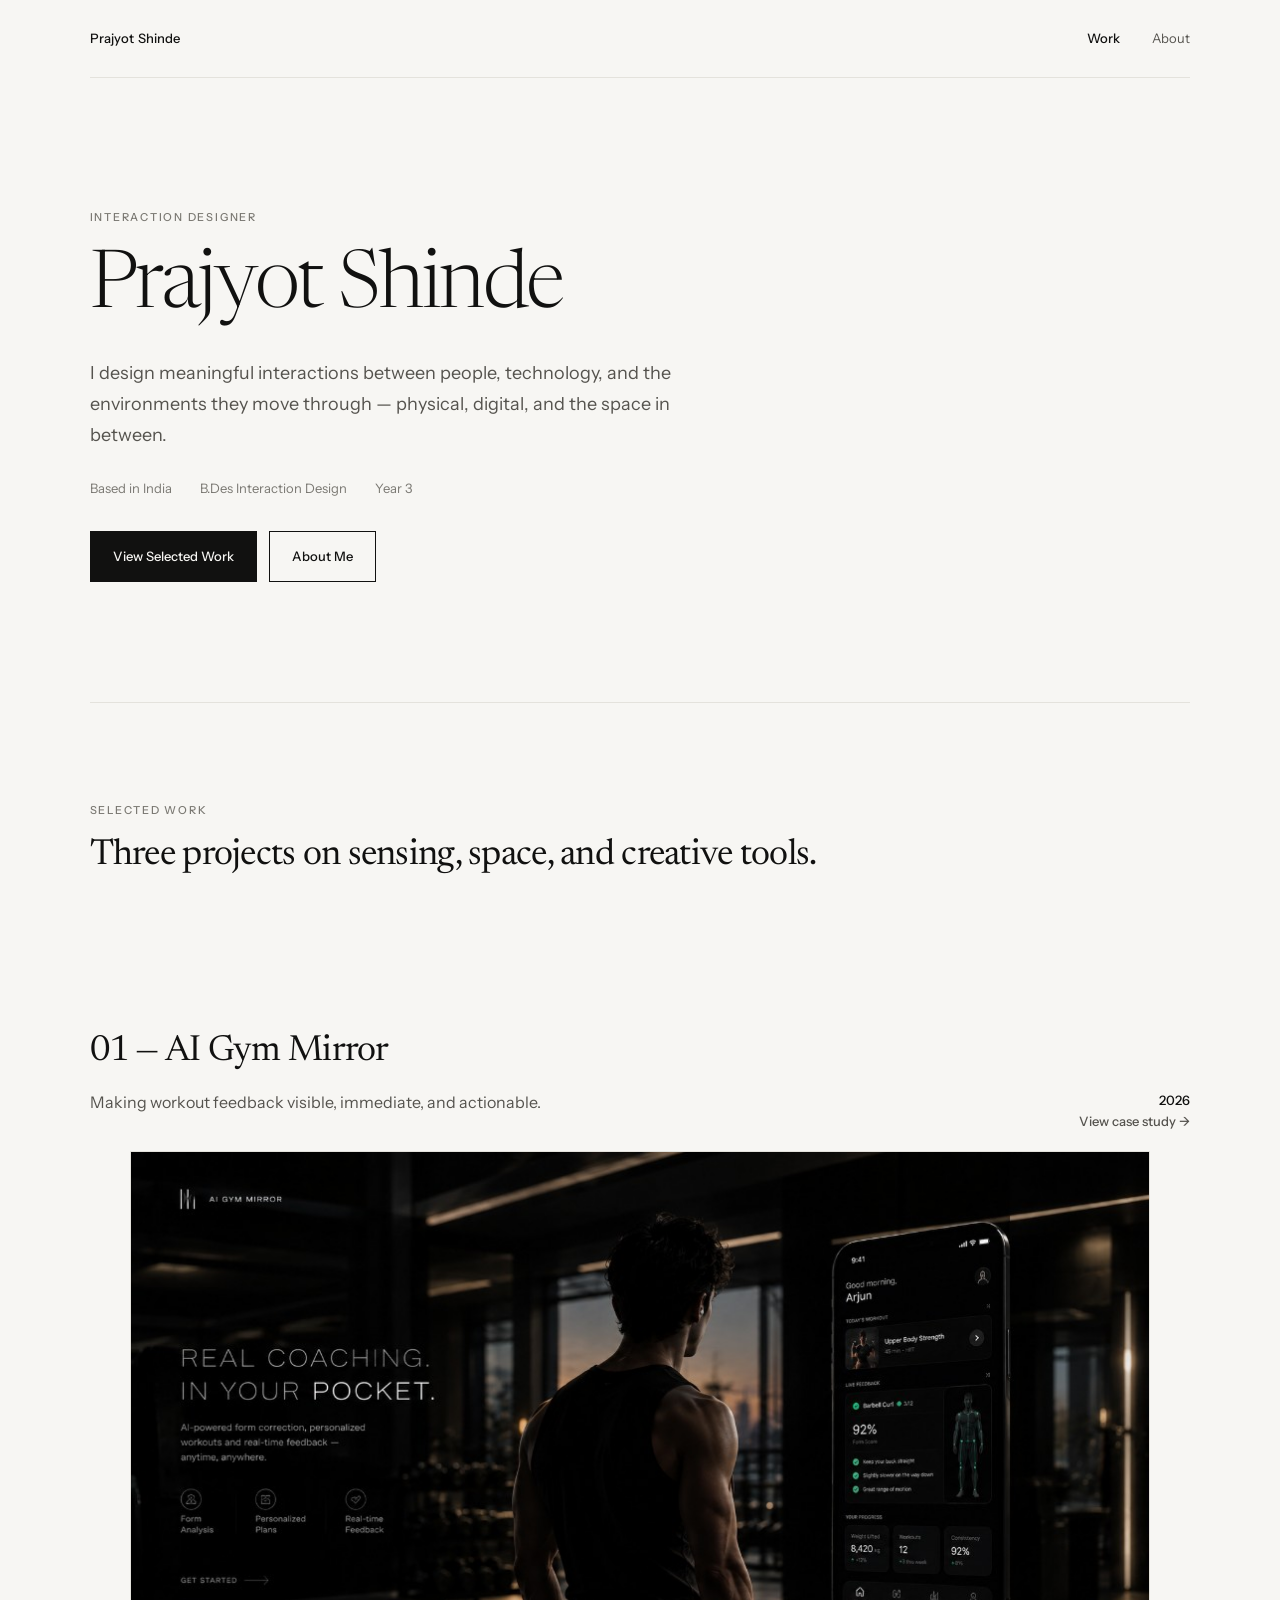
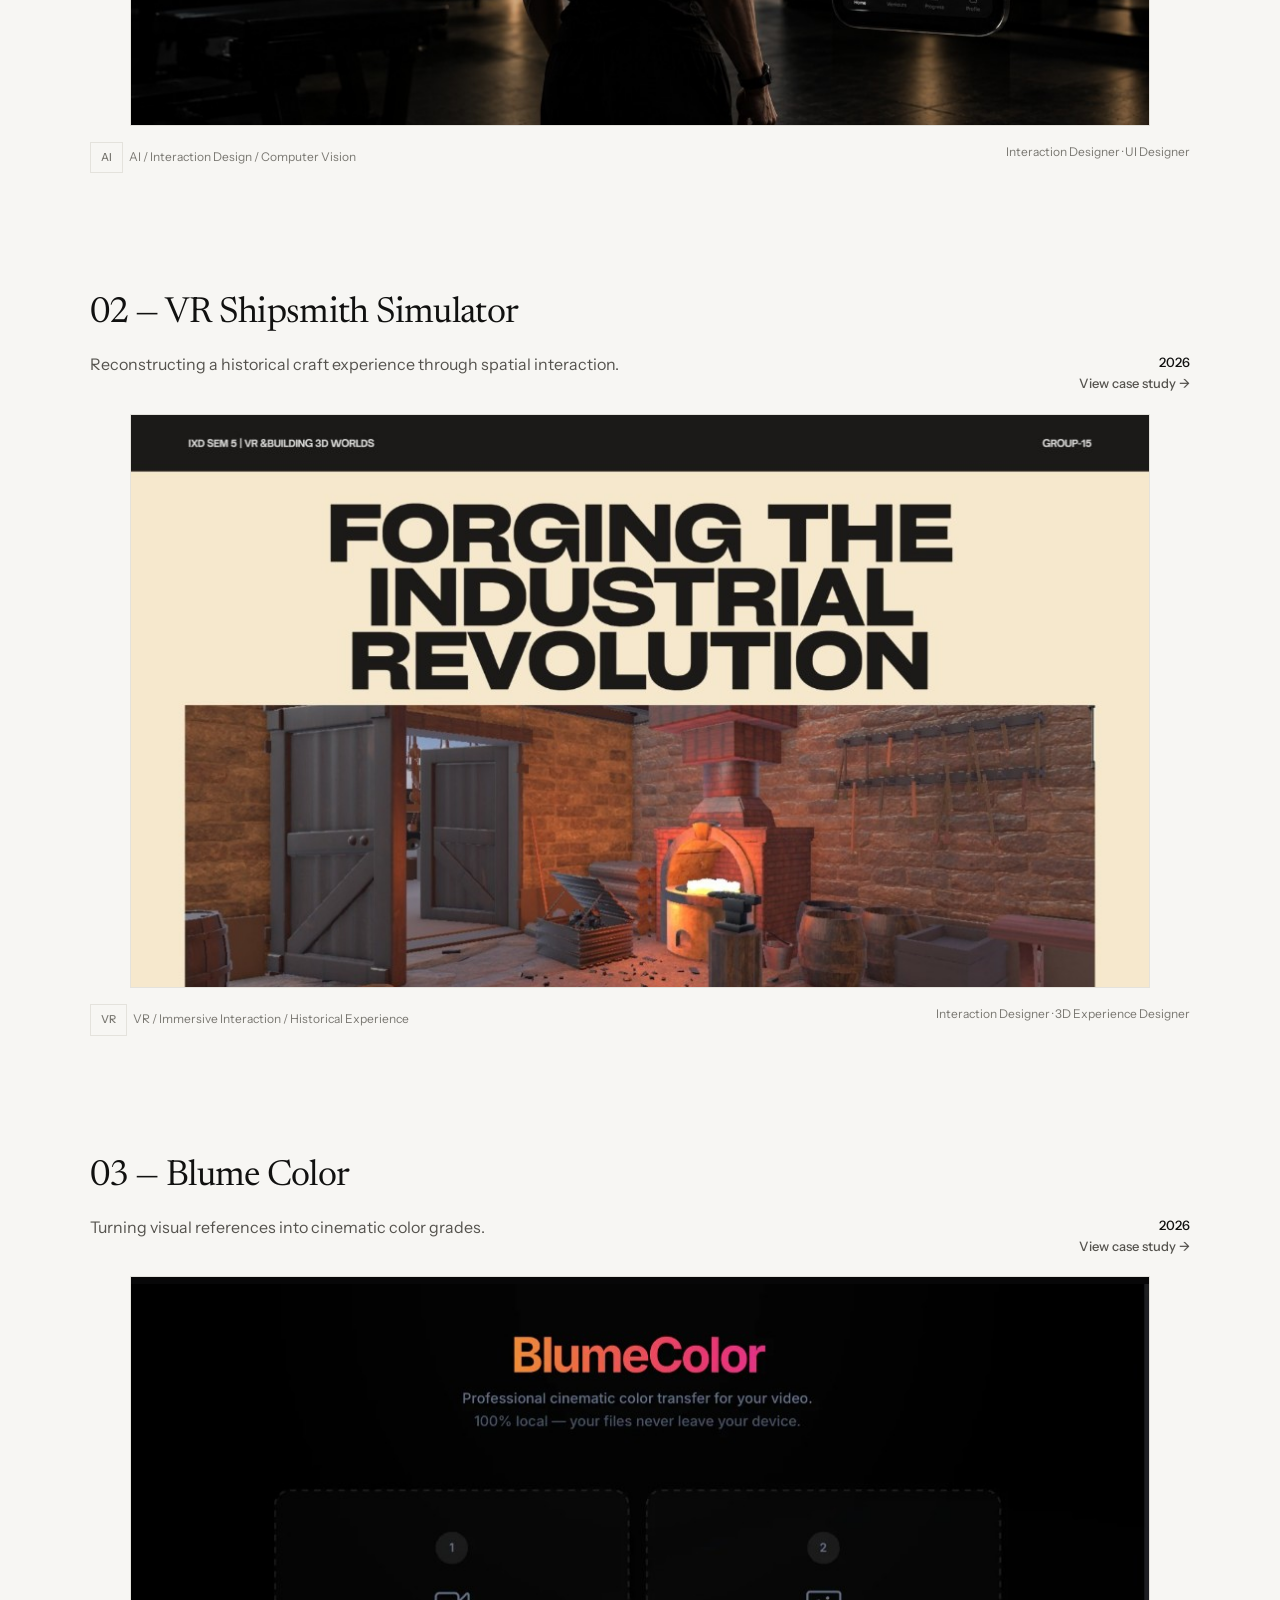
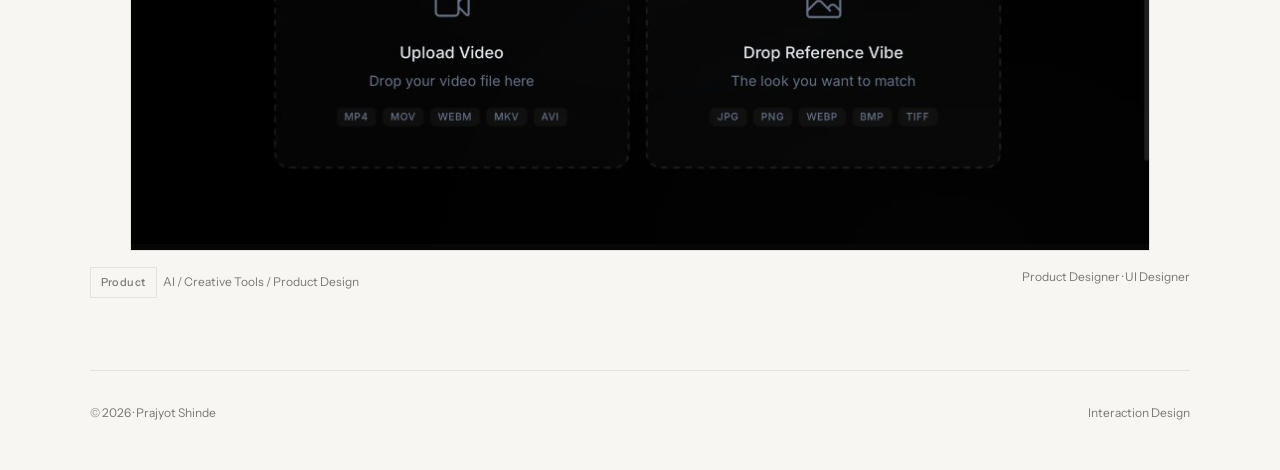
==== commit 97dd25e9: "Place Blume Color product UI and before/after grades across the case study." ====
--- a/web/index.html
+++ b/web/index.html
@@ -118,12 +118,11 @@
           </div>
         </div>
         <a href="work/blume-color.html">
-          <figure class="media media--hero">
-            <img src="images/home-blume.jpg" alt="Blume Color product interface">
+          <figure class="media media--hero media--cinematic media--photo media--dark">
+            <img src="images/home-blume.png" alt="Blume Color — upload video and drop a reference vibe">
             <div class="media__ph">
               <div class="media__cross"></div>
-              <strong>home-blume.jpg</strong>
-              <small>Drop image or video into /images</small>
+              <strong>home-blume.png</strong>
             </div>
           </figure>
         </a>
--- a/web/assets/css/site.css
+++ b/web/assets/css/site.css
@@ -254,6 +254,18 @@
 .media--board video {
   object-fit: contain;
 }
+.media--dark {
+  background: #070708;
+}
+.media--tall {
+  min-height: 0;
+  aspect-ratio: 3 / 4;
+  background: #0a0a09;
+}
+.media--tall img,
+.media--tall video {
+  object-fit: contain;
+}
 .media-cap {
   margin: 10px 0 0;
   font-size: 12px;
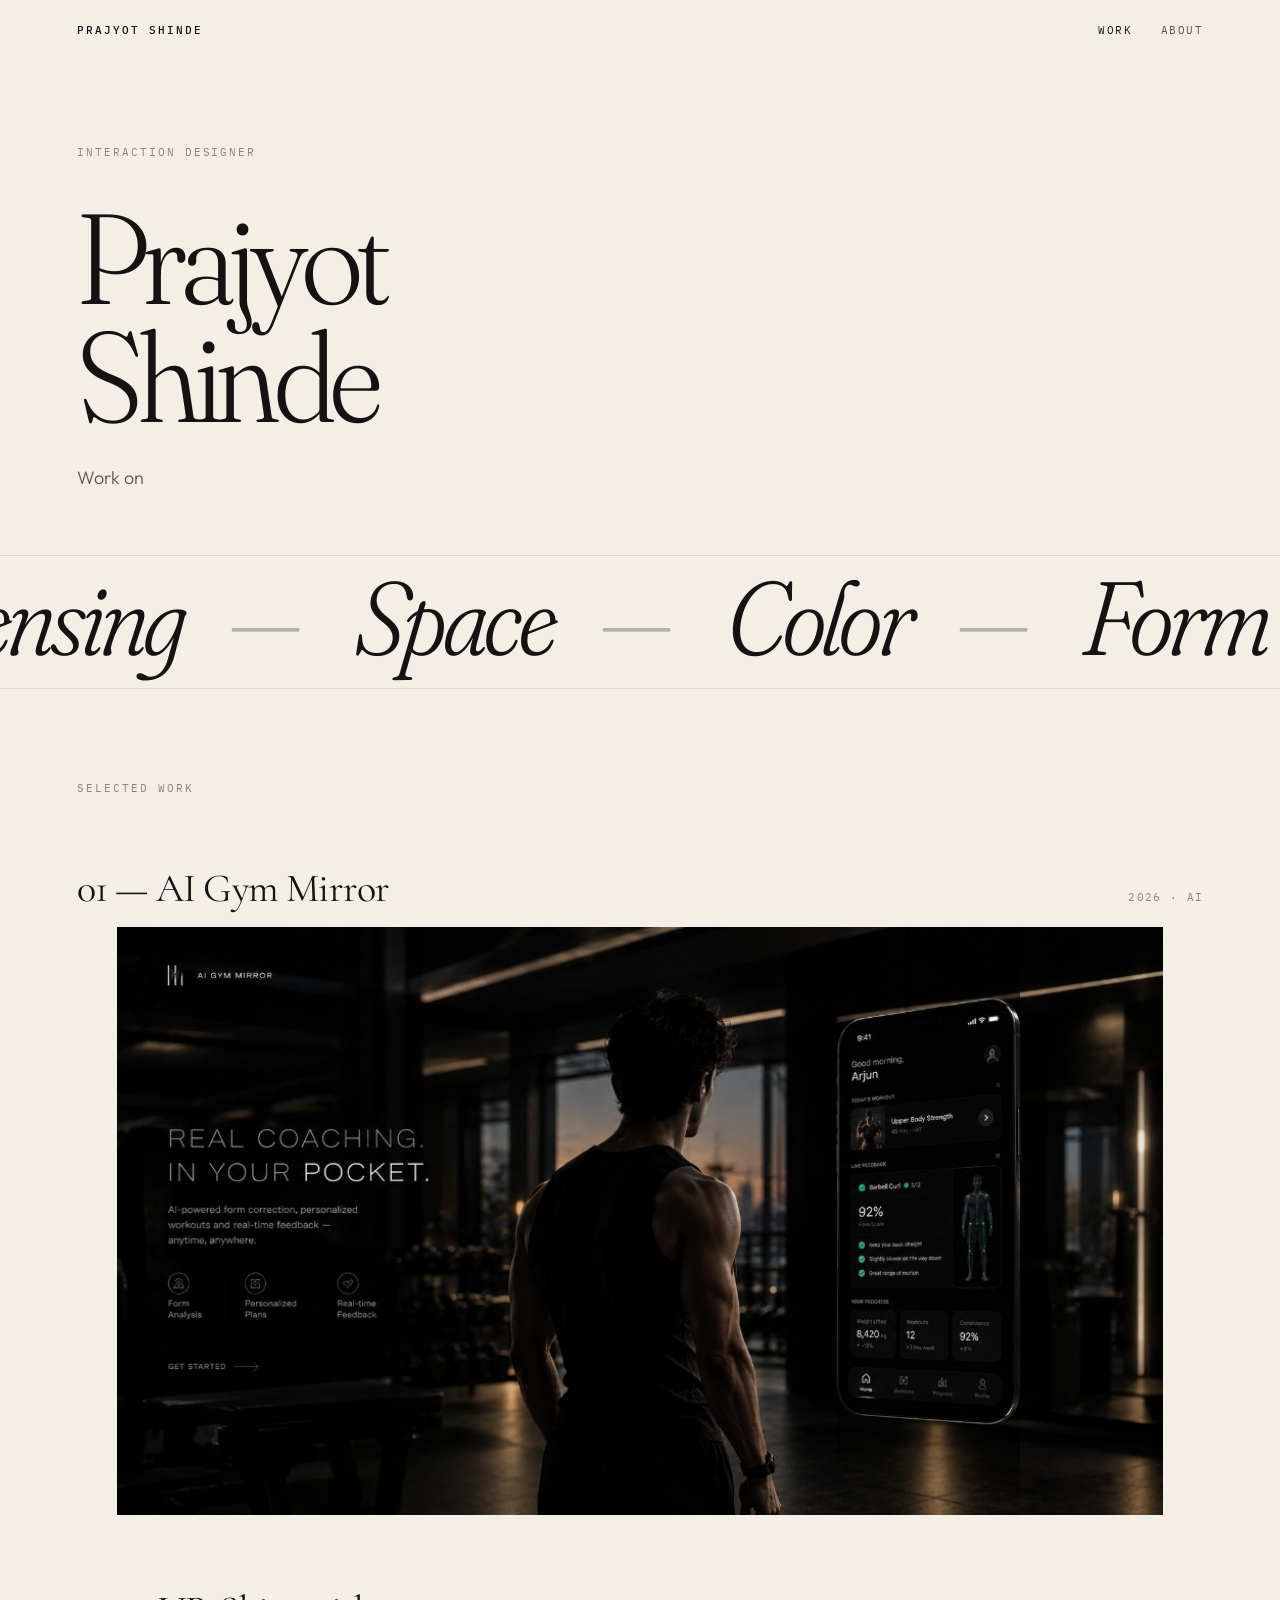
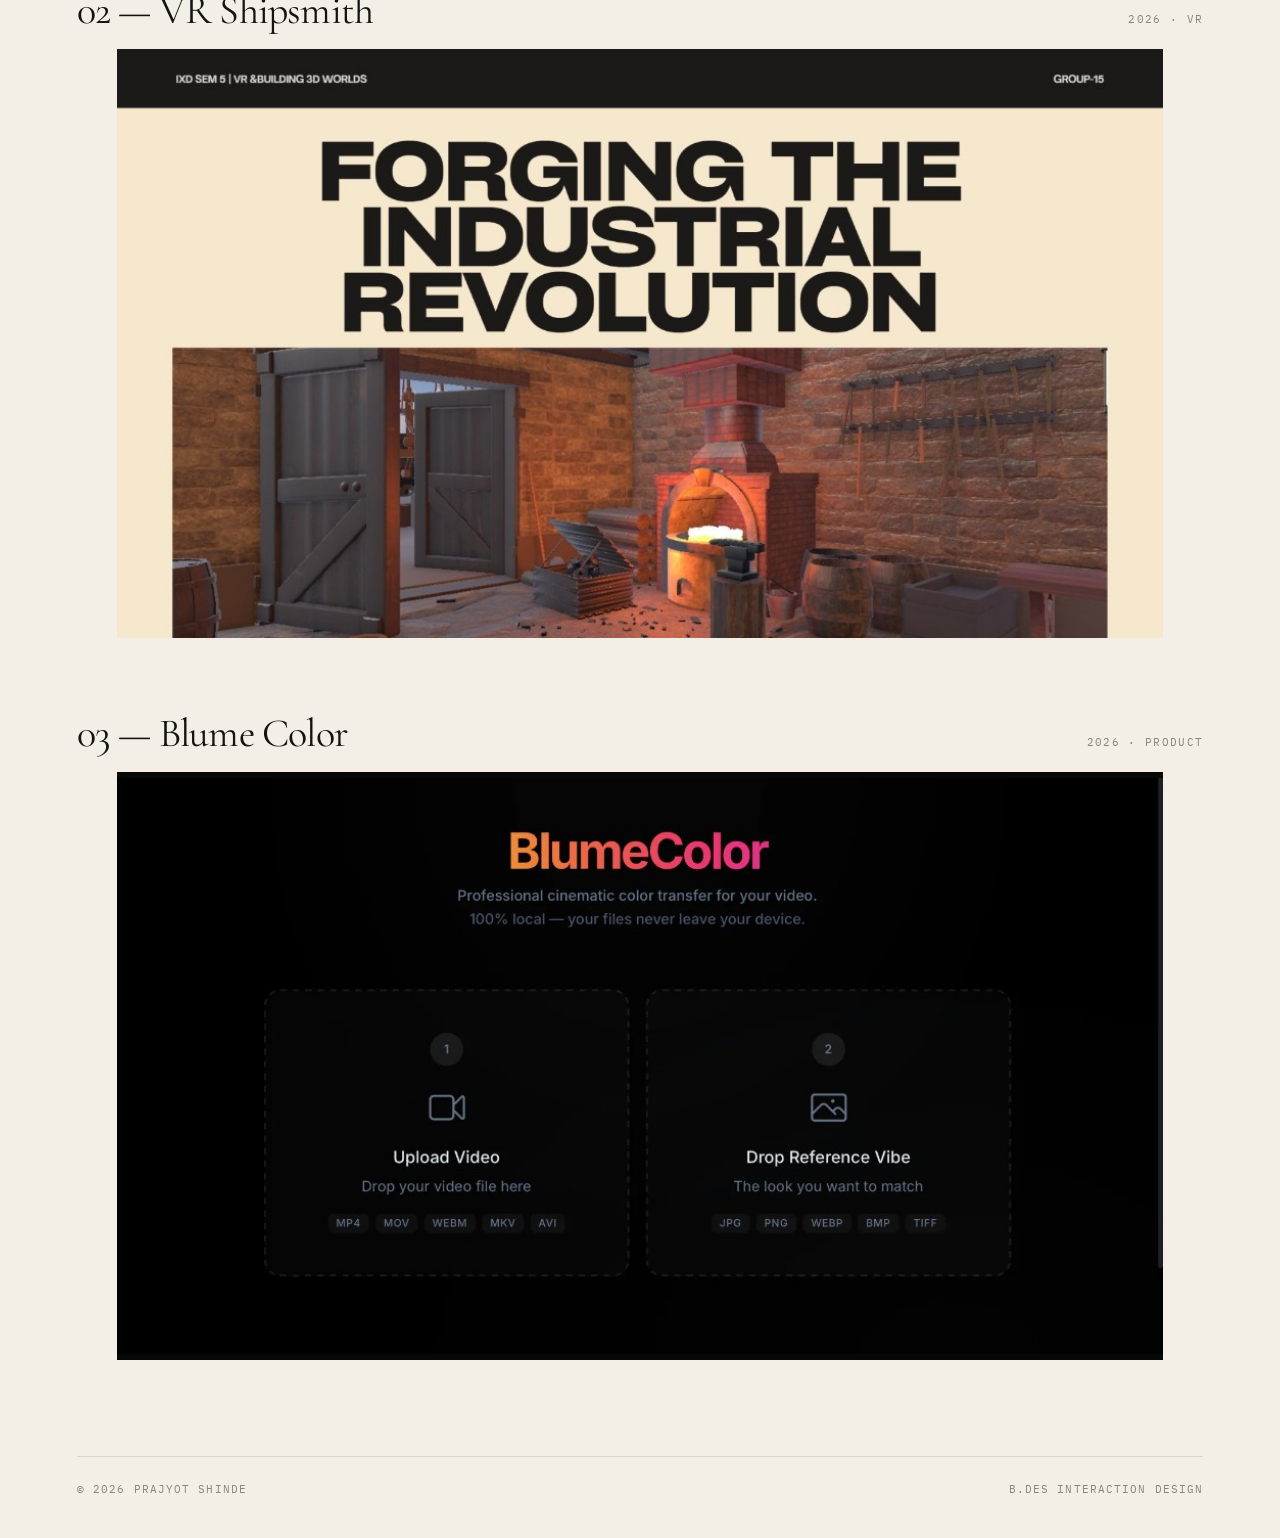
==== commit 411afd63: "Tighten the site into a quieter editorial system with a running hero marquee." ====
--- a/web/index.html
+++ b/web/index.html
@@ -4,10 +4,10 @@
   <meta charset="UTF-8">
   <meta name="viewport" content="width=device-width, initial-scale=1">
   <title>Prajyot Shinde — Interaction Designer</title>
-  <meta name="description" content="Interaction design portfolio. Selected work on sensing, space, and creative tools.">
+  <meta name="description" content="Interaction design. Sensing, space, and color.">
   <link rel="preconnect" href="https://fonts.googleapis.com">
   <link rel="preconnect" href="https://fonts.gstatic.com" crossorigin>
-  <link href="https://fonts.googleapis.com/css2?family=Instrument+Sans:wght@400;500;600&family=Newsreader:ital,opsz,wght@0,6..72,300;0,6..72,400;0,6..72,500;1,6..72,400&display=swap" rel="stylesheet">
+  <link href="https://fonts.googleapis.com/css2?family=Cormorant+Garamond:ital,wght@0,400;0,500;1,400;1,500&family=Fraunces:ital,opsz,wght@0,9..144,300;0,9..144,400;1,9..144,300;1,9..144,400&family=IBM+Plex+Mono:wght@400;500&family=Outfit:wght@300;400;500&display=swap" rel="stylesheet">
   <link rel="stylesheet" href="assets/css/site.css">
 </head>
 <body>
@@ -24,121 +24,98 @@
 
   <main id="content">
     <section class="hero">
-      <div class="wrap">
+      <div class="wrap hero__intro">
         <p class="label">Interaction Designer</p>
-        <h1 class="display">Prajyot Shinde</h1>
-        <p class="lede">I design meaningful interactions between people, technology, and the environments they move through — physical, digital, and the space in between.</p>
-        <div class="hero-meta">
-          <span>Based in India</span>
-          <span>B.Des Interaction Design</span>
-          <span>Year 3</span>
-        </div>
-        <div class="cta-row">
-          <a class="btn btn--primary" href="#work">View Selected Work</a>
-          <a class="btn btn--ghost" href="about.html">About Me</a>
+        <h1 class="display"><span>Prajyot</span><span>Shinde</span></h1>
+        <p class="hero-line">
+          Work on
+          <span class="cycle" aria-hidden="true">
+            <span>sensing</span>
+            <span>space</span>
+            <span>color</span>
+          </span>
+          <span class="sr-only">sensing, space, and color</span>
+        </p>
+      </div>
+      <div class="marquee" aria-hidden="true">
+        <div class="marquee__track">
+          <span class="marquee__item">Sensing</span>
+          <span class="marquee__item">Space</span>
+          <span class="marquee__item">Color</span>
+          <span class="marquee__item">Form</span>
+          <span class="marquee__item">Timing</span>
+          <span class="marquee__item">Reach</span>
+          <span class="marquee__item">Heat</span>
+          <span class="marquee__item">Grade</span>
+          <span class="marquee__item">Sensing</span>
+          <span class="marquee__item">Space</span>
+          <span class="marquee__item">Color</span>
+          <span class="marquee__item">Form</span>
+          <span class="marquee__item">Timing</span>
+          <span class="marquee__item">Reach</span>
+          <span class="marquee__item">Heat</span>
+          <span class="marquee__item">Grade</span>
         </div>
       </div>
     </section>
 
-    <div class="wrap"><hr class="rule"></div>
-
-    <section class="section" id="work">
+    <section class="work-head" id="work">
       <div class="wrap">
         <p class="label">Selected work</p>
-        <h2 class="h1">Three projects on sensing, space, and creative tools.</h2>
       </div>
     </section>
 
     <article class="project">
       <div class="wrap">
         <div class="project__head">
-          <div>
-            <h2 class="h1">01  —  AI Gym Mirror</h2>
-            <p class="body">Making workout feedback visible, immediate, and actionable.</p>
-          </div>
-          <div class="project__year">
-            2026<br>
-            <a class="project__link" href="work/ai-gym-mirror.html">View case study  →</a>
-          </div>
+          <h2 class="h1">01  —  AI Gym Mirror</h2>
+          <span class="project__meta">2026 · AI</span>
         </div>
-        <a href="work/ai-gym-mirror.html">
+        <a class="project__shot" href="work/ai-gym-mirror.html">
           <figure class="media media--hero media--cinematic">
-            <img src="images/home-gym.png" alt="AI Gym Mirror — real coaching in your pocket">
-            <div class="media__ph">
-              <div class="media__cross"></div>
-              <strong>home-gym.png</strong>
-            </div>
+            <img src="images/home-gym.png" alt="AI Gym Mirror">
+            <div class="media__ph"><strong>home-gym.png</strong></div>
           </figure>
         </a>
-        <div class="project__foot">
-          <span><span class="tag">AI</span> &nbsp; AI / Interaction Design / Computer Vision</span>
-          <span>Interaction Designer · UI Designer</span>
-        </div>
       </div>
     </article>
 
     <article class="project">
       <div class="wrap">
         <div class="project__head">
-          <div>
-            <h2 class="h1">02  —  VR Shipsmith Simulator</h2>
-            <p class="body">Reconstructing a historical craft experience through spatial interaction.</p>
-          </div>
-          <div class="project__year">
-            2026<br>
-            <a class="project__link" href="work/vr-shipsmith.html">View case study  →</a>
-          </div>
+          <h2 class="h1">02  —  VR Shipsmith</h2>
+          <span class="project__meta">2026 · VR</span>
         </div>
-        <a href="work/vr-shipsmith.html">
+        <a class="project__shot" href="work/vr-shipsmith.html">
           <figure class="media media--hero media--cinematic">
-            <img src="images/home-vr.png" alt="VR Shipsmith — Forging the Industrial Revolution">
-            <div class="media__ph">
-              <div class="media__cross"></div>
-              <strong>home-vr.png</strong>
-            </div>
+            <img src="images/home-vr.png" alt="VR Shipsmith">
+            <div class="media__ph"><strong>home-vr.png</strong></div>
           </figure>
         </a>
-        <div class="project__foot">
-          <span><span class="tag">VR</span> &nbsp; VR / Immersive Interaction / Historical Experience</span>
-          <span>Interaction Designer · 3D Experience Designer</span>
-        </div>
       </div>
     </article>
 
     <article class="project">
       <div class="wrap">
         <div class="project__head">
-          <div>
-            <h2 class="h1">03  —  Blume Color</h2>
-            <p class="body">Turning visual references into cinematic color grades.</p>
-          </div>
-          <div class="project__year">
-            2026<br>
-            <a class="project__link" href="work/blume-color.html">View case study  →</a>
-          </div>
+          <h2 class="h1">03  —  Blume Color</h2>
+          <span class="project__meta">2026 · Product</span>
         </div>
-        <a href="work/blume-color.html">
+        <a class="project__shot" href="work/blume-color.html">
           <figure class="media media--hero media--cinematic media--photo media--dark">
-            <img src="images/home-blume.png" alt="Blume Color — upload video and drop a reference vibe">
-            <div class="media__ph">
-              <div class="media__cross"></div>
-              <strong>home-blume.png</strong>
-            </div>
+            <img src="images/home-blume.png" alt="Blume Color">
+            <div class="media__ph"><strong>home-blume.png</strong></div>
           </figure>
         </a>
-        <div class="project__foot">
-          <span><span class="tag">Product</span> &nbsp; AI / Creative Tools / Product Design</span>
-          <span>Product Designer · UI Designer</span>
-        </div>
       </div>
     </article>
   </main>
 
   <div class="wrap">
-    <hr class="rule">
+    <hr class="rule" style="margin-top:72px">
     <footer class="footer">
-      <span>© <span data-year></span> · Prajyot Shinde</span>
-      <span>Interaction Design</span>
+      <span>© <span data-year></span> Prajyot Shinde</span>
+      <span>B.Des Interaction Design</span>
     </footer>
   </div>
   <script src="assets/js/site.js"></script>
--- a/web/assets/css/site.css
+++ b/web/assets/css/site.css
@@ -1,18 +1,20 @@
 :root {
-  --bg: #f7f6f3;
-  --bg-muted: #efede8;
-  --surface: #ffffff;
-  --ink: #111110;
-  --secondary: #55534e;
-  --muted: #7a7872;
-  --line: #e4e2dc;
-  --media: #e4e2dc;
-  --inverse: #111110;
-  --inverse-text: #f7f6f3;
-  --pad: clamp(20px, 7vw, 96px);
-  --max: 1248px;
-  --serif: "Newsreader", "Times New Roman", serif;
-  --sans: "Instrument Sans", "Helvetica Neue", sans-serif;
+  --bg: #f3efe6;
+  --bg-muted: #ebe6db;
+  --surface: #faf7f1;
+  --ink: #141311;
+  --secondary: #5a564e;
+  --muted: #8a847a;
+  --line: #ddd6c8;
+  --media: #e2dccf;
+  --inverse: #141311;
+  --inverse-text: #f3efe6;
+  --pad: clamp(20px, 6vw, 88px);
+  --max: 1180px;
+  --display: "Fraunces", "Times New Roman", serif;
+  --serif: "Cormorant Garamond", "Times New Roman", serif;
+  --sans: "Outfit", "Helvetica Neue", sans-serif;
+  --mono: "IBM Plex Mono", ui-monospace, monospace;
 }
 
 * { box-sizing: border-box; }
@@ -23,7 +25,8 @@
   color: var(--ink);
   font-family: var(--sans);
   font-size: 16px;
-  line-height: 1.6;
+  font-weight: 400;
+  line-height: 1.55;
   -webkit-font-smoothing: antialiased;
 }
 img, video { max-width: 100%; display: block; }
@@ -40,6 +43,16 @@
   z-index: 20;
 }
 .skip:focus { left: 8px; }
+.sr-only {
+  position: absolute;
+  width: 1px;
+  height: 1px;
+  padding: 0;
+  margin: -1px;
+  overflow: hidden;
+  clip: rect(0, 0, 0, 0);
+  border: 0;
+}
 
 .wrap {
   width: min(100%, calc(var(--max) + var(--pad) * 2));
@@ -52,159 +65,222 @@
   display: flex;
   align-items: center;
   justify-content: space-between;
-  padding: 28px 0;
-  border-bottom: 1px solid var(--line);
+  padding: 22px 0;
 }
 .nav__brand {
-  font-size: 13px;
+  font-family: var(--mono);
+  font-size: 11px;
   font-weight: 500;
-  letter-spacing: 0.01em;
+  letter-spacing: 0.18em;
+  text-transform: uppercase;
 }
 .nav__links {
   display: flex;
-  gap: 32px;
-  font-size: 13px;
-  color: var(--secondary);
-}
-.nav__links a[aria-current="page"] {
-  color: var(--ink);
-  font-weight: 500;
-}
+  gap: 28px;
+  font-family: var(--mono);
+  font-size: 11px;
+  letter-spacing: 0.14em;
+  text-transform: uppercase;
+  color: var(--secondary);
+}
+.nav__links a[aria-current="page"] { color: var(--ink); }
 
 .label {
-  font-size: 11px;
-  font-weight: 500;
-  letter-spacing: 0.16em;
+  font-family: var(--mono);
+  font-size: 11px;
+  font-weight: 400;
+  letter-spacing: 0.18em;
   text-transform: uppercase;
   color: var(--muted);
 }
 
 .display {
-  font-family: var(--serif);
+  font-family: var(--display);
   font-weight: 300;
-  font-size: clamp(40px, 8vw, 80px);
+  font-size: clamp(56px, 12vw, 128px);
+  line-height: 0.92;
+  letter-spacing: -0.04em;
+  margin: 0;
+  font-optical-sizing: auto;
+  font-variation-settings: "SOFT" 50, "WONK" 1;
+}
+.display span { display: block; }
+.title {
+  font-family: var(--serif);
+  font-weight: 400;
+  font-size: clamp(36px, 6vw, 64px);
   line-height: 1.05;
   letter-spacing: -0.03em;
   margin: 0;
 }
-.title {
-  font-family: var(--serif);
+.h1 {
+  font-family: var(--serif);
+  font-weight: 400;
+  font-size: clamp(28px, 3.4vw, 40px);
+  line-height: 1.15;
+  letter-spacing: -0.02em;
+  margin: 0;
+}
+.h2 {
+  font-family: var(--serif);
+  font-weight: 400;
+  font-size: clamp(22px, 2.6vw, 30px);
+  line-height: 1.2;
+  margin: 0;
+}
+.lede {
+  font-family: var(--serif);
+  font-size: clamp(20px, 2.2vw, 26px);
+  line-height: 1.35;
+  color: var(--secondary);
+  max-width: 28rem;
+  font-weight: 400;
+}
+.body {
+  color: var(--secondary);
+  max-width: 38rem;
   font-weight: 300;
-  font-size: clamp(32px, 5vw, 52px);
-  line-height: 1.12;
-  letter-spacing: -0.025em;
-  margin: 0;
-}
-.h1 {
-  font-family: var(--serif);
-  font-weight: 400;
-  font-size: clamp(26px, 3vw, 36px);
+}
+.quote {
+  font-family: var(--serif);
+  font-style: italic;
+  font-weight: 400;
+  font-size: clamp(28px, 4vw, 44px);
   line-height: 1.2;
-  letter-spacing: -0.02em;
-  margin: 0;
-}
-.h2 {
-  font-family: var(--serif);
-  font-weight: 400;
-  font-size: clamp(22px, 2.4vw, 26px);
-  line-height: 1.3;
-  margin: 0;
-}
-.lede {
+  margin: 0;
+  max-width: 18ch;
+}
+
+.hero {
+  padding: 72px 0 0;
+  overflow: hidden;
+}
+.hero__intro {
+  display: grid;
+  gap: 28px;
+}
+.hero-line {
+  margin: 0;
   font-size: 18px;
-  line-height: 1.7;
-  color: var(--secondary);
-  max-width: 40rem;
-}
-.body { color: var(--secondary); max-width: 45rem; }
-.quote {
-  font-family: var(--serif);
+  font-weight: 300;
+  color: var(--secondary);
+  display: flex;
+  flex-wrap: wrap;
+  align-items: baseline;
+  gap: 0.4em;
+}
+.cycle {
+  display: inline-grid;
+  min-width: 5.2em;
+  font-family: var(--display);
   font-style: italic;
   font-weight: 400;
-  font-size: clamp(26px, 3.4vw, 40px);
-  line-height: 1.25;
-  margin: 0;
-}
-
-.hero { padding: 120px 0 120px; }
-.hero .label { margin-bottom: 20px; }
-.hero .display, .hero .title { margin-bottom: 28px; }
-.hero-meta {
-  display: flex;
-  flex-wrap: wrap;
-  gap: 12px 28px;
-  color: var(--muted);
-  font-size: 13px;
-  margin: 28px 0 32px;
-}
-.cta-row { display: flex; flex-wrap: wrap; gap: 12px; }
-
-.btn {
-  display: inline-flex;
-  align-items: center;
-  justify-content: center;
-  padding: 14px 22px;
-  font-size: 13px;
-  font-weight: 500;
-  border: 1px solid var(--ink);
-  cursor: pointer;
-}
-.btn--primary { background: var(--ink); color: var(--inverse-text); }
-.btn--ghost { background: transparent; }
-
-.section { padding: 88px 0; }
-.section--tight { padding: 48px 0 72px; }
+  font-size: 1.15em;
+  color: var(--ink);
+  line-height: 1;
+}
+.cycle span {
+  grid-area: 1 / 1;
+  opacity: 0;
+  animation: cycle 9s infinite;
+}
+.cycle span:nth-child(1) { animation-delay: 0s; }
+.cycle span:nth-child(2) { animation-delay: 3s; }
+.cycle span:nth-child(3) { animation-delay: 6s; }
+
+@keyframes cycle {
+  0% { opacity: 0; transform: translateY(0.45em); }
+  8%, 28% { opacity: 1; transform: translateY(0); }
+  36%, 100% { opacity: 0; transform: translateY(-0.4em); }
+}
+
+.marquee {
+  margin: 64px calc(var(--pad) * -1) 0;
+  overflow: hidden;
+  border-top: 1px solid var(--line);
+  border-bottom: 1px solid var(--line);
+  padding: 10px 0 18px;
+}
+.marquee__track {
+  display: flex;
+  width: max-content;
+  animation: ticker 36s linear infinite;
+}
+.marquee:hover .marquee__track {
+  animation-play-state: paused;
+}
+.marquee__item {
+  font-family: var(--display);
+  font-style: italic;
+  font-weight: 300;
+  font-size: clamp(40px, 8.5vw, 104px);
+  line-height: 1;
+  letter-spacing: -0.035em;
+  white-space: nowrap;
+  padding-right: 0.55em;
+  font-optical-sizing: auto;
+  font-variation-settings: "SOFT" 70, "WONK" 1;
+}
+.marquee__item::after {
+  content: "—";
+  font-style: normal;
+  opacity: 0.28;
+  margin-left: 0.45em;
+}
+@keyframes ticker {
+  to { transform: translateX(-50%); }
+}
+
+.section { padding: 72px 0; }
+.section--tight { padding: 40px 0 64px; }
 .section--muted { background: var(--bg-muted); }
 .section--inverse {
   background: var(--inverse);
   color: var(--inverse-text);
 }
-.section--inverse .label { color: #a8a59d; }
+.section--inverse .label { color: #9c968c; }
 .section--inverse .lede,
-.section--inverse .body { color: #c9c6bf; }
-.section .label { margin-bottom: 16px; }
-.section .h1, .section .h2, .section .title { margin-bottom: 16px; }
+.section--inverse .body { color: #c9c4ba; }
+.section .label { margin-bottom: 12px; }
+.section .h1, .section .h2, .section .title { margin-bottom: 12px; }
 
 .rule { border: 0; border-top: 1px solid var(--line); margin: 0; }
 
-.project { padding: 48px 0 72px; }
+.work-head { padding: 80px 0 8px; }
+
+.project { padding: 48px 0 8px; }
 .project__head {
   display: flex;
   justify-content: space-between;
-  gap: 32px;
-  align-items: flex-end;
-  margin-bottom: 20px;
-}
-.project__year { font-size: 13px; font-weight: 500; text-align: right; }
-.project__link { font-size: 13px; color: var(--secondary); }
-.project__foot {
-  display: flex;
-  justify-content: space-between;
-  gap: 16px;
-  flex-wrap: wrap;
-  margin-top: 16px;
-  font-size: 12px;
-  color: var(--muted);
-}
-.tag {
-  display: inline-block;
-  border: 1px solid var(--line);
-  padding: 6px 10px;
-  font-size: 11px;
-  font-weight: 500;
-  letter-spacing: 0.04em;
-}
+  gap: 24px;
+  align-items: baseline;
+  margin-bottom: 16px;
+}
+.project__head .h1 { margin: 0; }
+.project__meta {
+  font-family: var(--mono);
+  font-size: 11px;
+  letter-spacing: 0.12em;
+  text-transform: uppercase;
+  color: var(--muted);
+  text-align: right;
+  flex-shrink: 0;
+}
+.project a.project__shot { display: block; }
+.project a.project__shot .media {
+  transition: transform 0.7s cubic-bezier(0.22, 1, 0.36, 1);
+}
+.project a.project__shot:hover .media { transform: scale(1.012); }
 
 .media {
   position: relative;
   background: var(--media);
-  border: 1px solid var(--line);
   min-height: 240px;
   overflow: hidden;
 }
-.media--hero { min-height: min(72vw, 720px); }
-.media--wide { min-height: min(50vw, 520px); }
-.media--square { min-height: 280px; }
+.media--hero { min-height: min(68vw, 640px); }
+.media--wide { min-height: min(46vw, 460px); }
+.media--square { min-height: 260px; }
 .media img,
 .media video {
   width: 100%;
@@ -228,7 +304,7 @@
 }
 .media__ph strong {
   font-size: 12px;
-  font-weight: 500;
+  font-weight: 400;
   color: var(--secondary);
 }
 .media__ph small { font-size: 11px; }
@@ -238,226 +314,120 @@
   background: #070708;
 }
 .media--cinematic img,
-.media--cinematic video {
-  object-fit: cover;
-}
+.media--cinematic video { object-fit: cover; }
 .media--photo img,
-.media--photo video {
-  object-fit: contain;
-}
+.media--photo video { object-fit: contain; }
 .media--board {
   min-height: 0;
   aspect-ratio: 16 / 9;
   background: #f3ead8;
 }
 .media--board img,
-.media--board video {
-  object-fit: contain;
-}
-.media--dark {
-  background: #070708;
-}
+.media--board video { object-fit: contain; }
+.media--dark { background: #070708; }
 .media--tall {
   min-height: 0;
   aspect-ratio: 3 / 4;
   background: #0a0a09;
 }
 .media--tall img,
-.media--tall video {
-  object-fit: contain;
-}
-.media-cap {
-  margin: 10px 0 0;
-  font-size: 12px;
-  color: var(--muted);
-}
+.media--tall video { object-fit: contain; }
 
 .meta-row {
   display: grid;
-  grid-template-columns: repeat(auto-fit, minmax(140px, 1fr));
-  gap: 24px 48px;
-  margin: 32px 0 0;
+  grid-template-columns: repeat(auto-fit, minmax(120px, 1fr));
+  gap: 20px 40px;
+  margin: 28px 0 0;
 }
 .meta-row dt {
-  font-size: 11px;
-  font-weight: 500;
+  font-family: var(--mono);
+  font-size: 10px;
   letter-spacing: 0.16em;
   text-transform: uppercase;
   color: var(--muted);
   margin-bottom: 6px;
 }
-.meta-row dd { margin: 0; font-size: 13px; }
+.meta-row dd { margin: 0; font-size: 14px; font-weight: 300; }
 
 .flow {
   display: flex;
   flex-wrap: wrap;
   align-items: center;
-  gap: 10px;
-}
-.chip {
-  background: var(--surface);
-  border: 1px solid var(--line);
-  padding: 10px 14px;
-  font-size: 12px;
-  font-weight: 500;
-}
-.flow__arrow { color: var(--muted); }
-
-.insights, .lessons, .states, .phones, .gallery, .ix-grid {
-  display: grid;
-  gap: 16px 24px;
-}
-.insights { grid-template-columns: repeat(4, 1fr); }
+  gap: 8px 14px;
+  font-family: var(--mono);
+  font-size: 11px;
+  letter-spacing: 0.08em;
+  text-transform: uppercase;
+  color: var(--secondary);
+}
+.flow span + span::before {
+  content: "→  ";
+  color: var(--muted);
+}
+
+.insights, .lessons, .gallery, .ix-grid {
+  display: grid;
+  gap: 16px 20px;
+}
+.insights { grid-template-columns: repeat(3, 1fr); }
 .lessons { grid-template-columns: repeat(3, 1fr); }
-.states { grid-template-columns: repeat(5, 1fr); }
-.phones { grid-template-columns: repeat(7, minmax(140px, 1fr)); overflow-x: auto; }
 .gallery { grid-template-columns: 1fr 1fr; }
 .gallery--3 { grid-template-columns: 1fr 1fr 1fr; }
-.ix-grid { grid-template-columns: repeat(6, 1fr); }
+.ix-grid { grid-template-columns: repeat(3, 1fr); }
 
 .insight {
-  border-left: 1px solid var(--line);
-  padding: 24px 32px 24px 0;
-}
-.insight h3 { font-size: 16px; font-weight: 500; margin: 12px 0; }
-.insight p, .lesson p, .state p { margin: 0; font-size: 14px; color: var(--secondary); line-height: 1.55; }
+  border-top: 1px solid var(--line);
+  padding: 20px 0 0;
+}
+.insight h3 {
+  font-family: var(--serif);
+  font-size: 22px;
+  font-weight: 400;
+  margin: 8px 0 10px;
+}
+.insight p, .lesson p { margin: 0; font-size: 14px; font-weight: 300; color: var(--secondary); line-height: 1.5; }
 .lesson h3 {
   font-family: var(--serif);
   font-weight: 400;
-  font-size: 22px;
-  margin: 10px 0;
-}
-
-.state {
-  background: var(--surface);
-  padding: 20px;
-}
-.state h3 { font-size: 14px; font-weight: 500; margin: 0 0 10px; }
-
-.phone {
-  min-width: 160px;
-  background: var(--surface);
-  border: 1px solid var(--line);
-  padding: 14px;
-  font-size: 11px;
-}
-.phone__bar { display: flex; justify-content: space-between; color: var(--muted); font-size: 9px; }
-.phone h4 { margin: 10px 0; font-size: 13px; }
-.phone .block { height: 18px; background: var(--bg-muted); margin: 8px 0; }
-.phone .hero-block { height: 72px; background: var(--media); }
-.phone .btn-block { height: 28px; background: var(--ink); }
-.phone-cap { text-align: center; font-size: 11px; color: var(--muted); margin-top: 8px; }
-
-.notes { display: grid; gap: 8px; margin-top: 24px; }
-.note { display: flex; gap: 8px; align-items: flex-start; font-size: 12px; color: var(--secondary); }
-.note b {
-  background: var(--ink);
-  color: var(--inverse-text);
-  font-size: 10px;
-  font-weight: 500;
-  padding: 2px 6px;
-}
-
-.plan {
-  position: relative;
-  background: var(--bg-muted);
-  border: 1px solid var(--line);
-  min-height: 420px;
-  margin-top: 20px;
-}
-.plan__nav {
-  position: absolute;
-  inset: 24px;
-  border: 1px dashed var(--line);
-}
-.zone {
-  position: absolute;
-  border: 1px solid var(--ink);
-  background: var(--surface);
-  display: grid;
-  place-content: center;
-  font-size: 11px;
-  font-weight: 500;
-  text-align: center;
-  padding: 8px;
-}
-.plan__legend {
-  position: absolute;
-  left: 40px;
-  bottom: 16px;
-  font-size: 11px;
-  color: var(--muted);
-}
-
-.workspace {
-  display: grid;
-  grid-template-columns: 2fr 1fr 1.2fr 1.4fr;
-  grid-template-rows: 180px 90px 90px 90px;
-  gap: 12px;
-  background: var(--surface);
-  border: 1px solid var(--line);
-  padding: 16px;
-}
-.ws {
-  background: var(--bg-muted);
-  display: grid;
-  place-content: center;
-  text-align: center;
-  font-size: 12px;
-  font-weight: 500;
-  color: var(--secondary);
-  padding: 12px;
-}
-.ws--video { grid-column: 1; grid-row: 1; }
-.ws--ref { grid-column: 2; grid-row: 1; }
-.ws--prev { grid-column: 3 / 5; grid-row: 1; }
-.ws--raw { grid-column: 1; grid-row: 2 / 4; }
-.ws--proc { grid-column: 2; grid-row: 2; }
-.ws--anal { grid-column: 2; grid-row: 3; }
-.ws--cmp { grid-column: 3 / 5; grid-row: 2 / 4; }
-.ws--int { grid-column: 1; grid-row: 4; }
-.ws--exp { grid-column: 2 / 5; grid-row: 4; }
-
-.table {
-  background: var(--surface);
-  border: 1px solid var(--line);
-}
-.table div {
-  display: grid;
-  grid-template-columns: 200px 1fr;
-  gap: 24px;
-  padding: 18px 20px;
-  border-top: 1px solid var(--line);
-  font-size: 14px;
-}
-.table div:first-child { border-top: 0; }
-.table b { font-size: 13px; font-weight: 500; }
+  font-size: 24px;
+  margin: 8px 0 10px;
+}
 
 .split-3 {
   display: grid;
-  grid-template-columns: 1.4fr 1fr 0.8fr;
-  gap: 48px 80px;
+  grid-template-columns: 1.3fr 1fr 0.8fr;
+  gap: 48px 64px;
 }
 .split-3 .h2 { margin-bottom: 8px; }
 .skill-list {
   display: grid;
-  gap: 10px;
+  gap: 6px;
   font-family: var(--serif);
   font-size: 22px;
-  line-height: 1.3;
-}
-.tool-list { display: grid; gap: 12px; color: var(--secondary); }
+  line-height: 1.35;
+}
+.tool-list {
+  display: grid;
+  gap: 8px;
+  font-family: var(--mono);
+  font-size: 12px;
+  letter-spacing: 0.08em;
+  text-transform: uppercase;
+  color: var(--secondary);
+}
 
 .case-nav {
   display: flex;
   justify-content: space-between;
   gap: 16px;
   align-items: center;
-  padding: 28px 0;
-  border-bottom: 1px solid var(--line);
-  font-size: 13px;
-}
-.case-nav span { font-weight: 500; }
+  padding: 22px 0;
+  font-family: var(--mono);
+  font-size: 11px;
+  letter-spacing: 0.12em;
+  text-transform: uppercase;
+}
+.case-nav span { color: var(--ink); }
 .case-nav a { color: var(--secondary); }
 
 .next {
@@ -465,38 +435,49 @@
   justify-content: space-between;
   align-items: baseline;
   gap: 16px;
-  padding: 32px 0 16px;
-}
-.next a { font-family: var(--serif); font-size: 26px; }
+  padding: 28px 0 8px;
+}
+.next a {
+  font-family: var(--serif);
+  font-size: 28px;
+  font-style: italic;
+}
 
 .footer {
   display: flex;
   justify-content: space-between;
   gap: 16px;
-  padding: 32px 0 48px;
-  font-size: 12px;
+  padding: 24px 0 40px;
+  font-family: var(--mono);
+  font-size: 11px;
+  letter-spacing: 0.1em;
+  text-transform: uppercase;
   color: var(--muted);
 }
 
 @media (max-width: 980px) {
-  .insights, .lessons, .states, .gallery, .gallery--3, .ix-grid, .split-3 {
+  .insights, .lessons, .gallery, .gallery--3, .ix-grid, .split-3 {
     grid-template-columns: 1fr;
   }
-  .phones { grid-template-columns: repeat(3, 1fr); }
-  .workspace { grid-template-columns: 1fr 1fr; grid-template-rows: none; }
-  .ws, .ws--video, .ws--ref, .ws--prev, .ws--raw, .ws--proc, .ws--anal, .ws--cmp, .ws--int, .ws--exp {
-    grid-column: auto;
-    grid-row: auto;
-    min-height: 88px;
+  .project__head { flex-direction: column; }
+  .project__meta { text-align: left; }
+  .hero { padding-top: 40px; }
+  .section { padding: 52px 0; }
+  .marquee { margin-left: calc(var(--pad) * -1); margin-right: calc(var(--pad) * -1); }
+}
+
+@media (max-width: 640px) {
+  .nav__links { gap: 16px; }
+  .display { font-size: clamp(48px, 16vw, 80px); }
+}
+
+@media (prefers-reduced-motion: reduce) {
+  .marquee__track,
+  .cycle span,
+  .project a.project__shot .media {
+    animation: none;
+    transition: none;
   }
-  .table div { grid-template-columns: 1fr; gap: 6px; }
-  .project__head { flex-direction: column; align-items: flex-start; }
-  .hero { padding: 64px 0 72px; }
-  .section { padding: 56px 0; }
-}
-
-@media (max-width: 640px) {
-  .cta-row .btn { width: 100%; }
-  .phones { grid-template-columns: 1fr 1fr; }
-  .nav__links { gap: 18px; }
-}
+  .cycle span:first-child { opacity: 1; transform: none; }
+  html { scroll-behavior: auto; }
+}
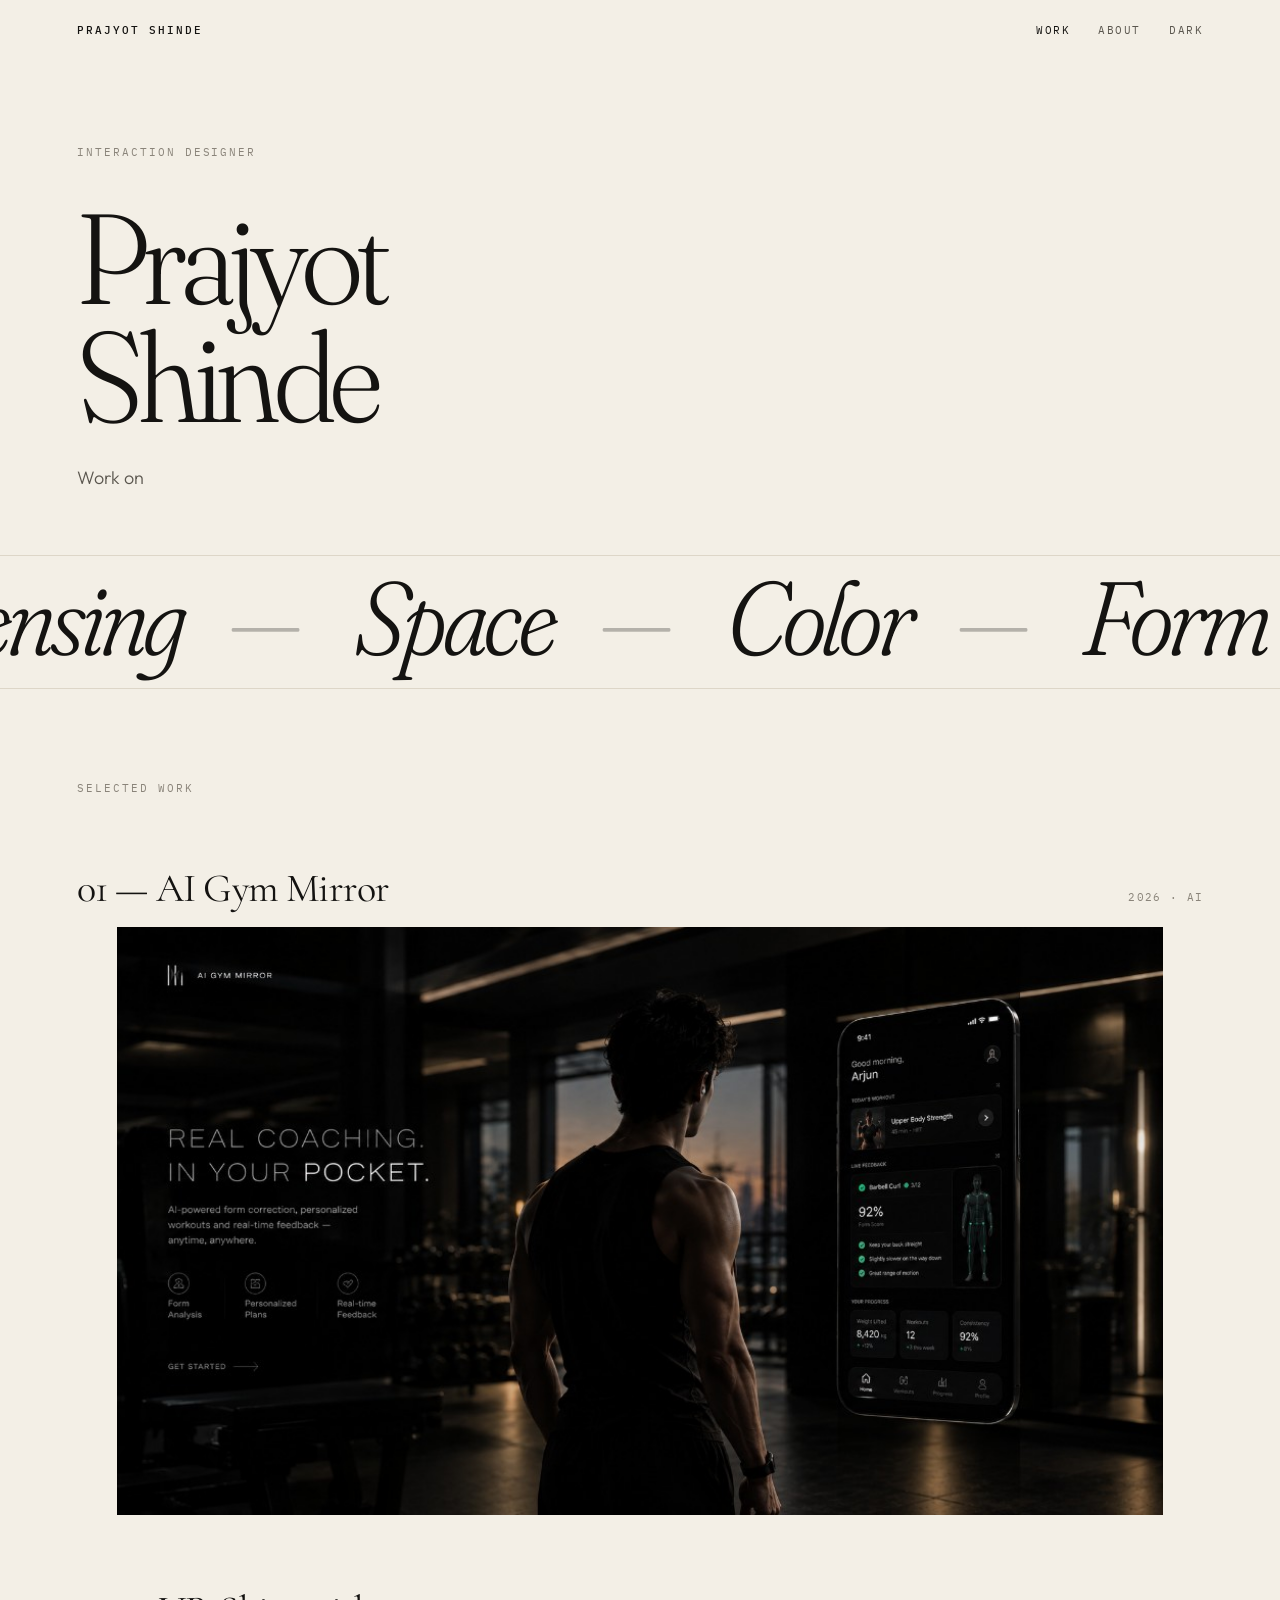
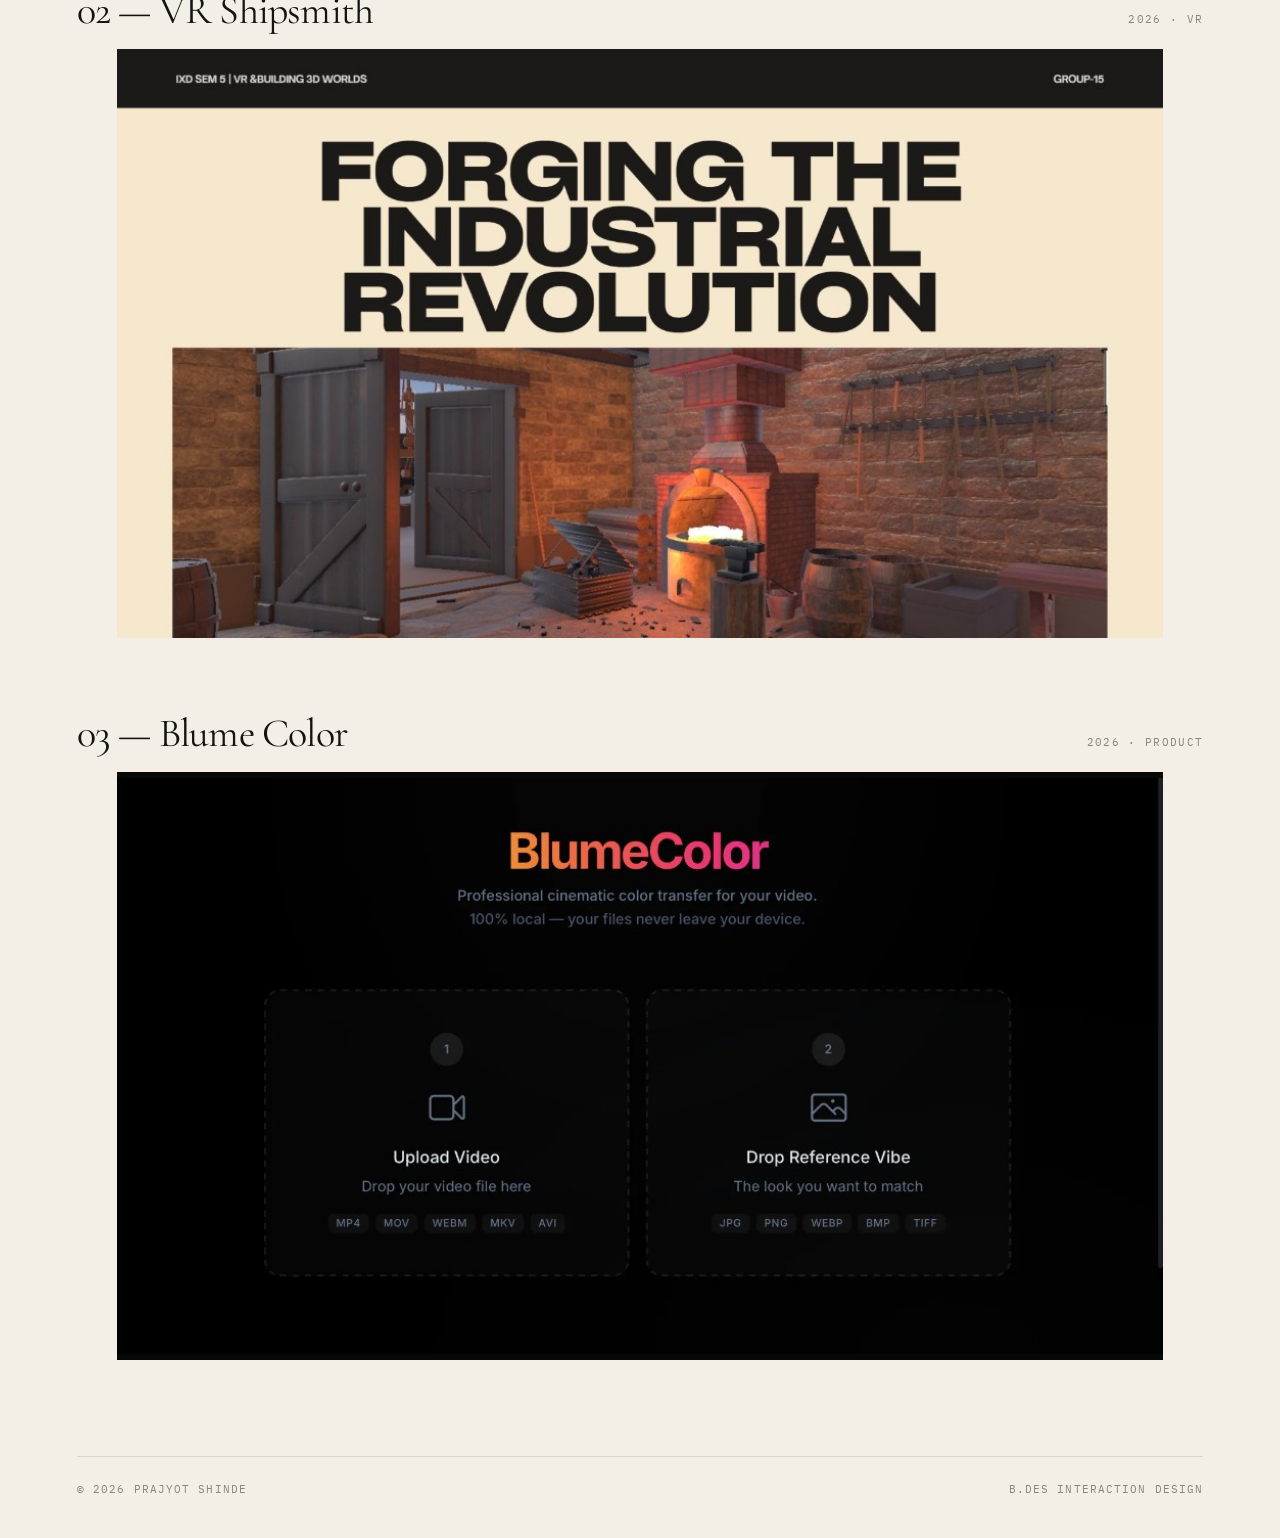
==== commit 095abb77: "Add a warm dark mode with a persistent nav toggle." ====
--- a/web/index.html
+++ b/web/index.html
@@ -3,8 +3,10 @@
 <head>
   <meta charset="UTF-8">
   <meta name="viewport" content="width=device-width, initial-scale=1">
+  <meta name="color-scheme" content="light dark">
   <title>Prajyot Shinde — Interaction Designer</title>
   <meta name="description" content="Interaction design. Sensing, space, and color.">
+  <script>(function(){try{var t=localStorage.getItem("theme");if(t!=="light"&&t!=="dark")t=window.matchMedia("(prefers-color-scheme: dark)").matches?"dark":"light";document.documentElement.setAttribute("data-theme",t);}catch(e){}})();</script>
   <link rel="preconnect" href="https://fonts.googleapis.com">
   <link rel="preconnect" href="https://fonts.gstatic.com" crossorigin>
   <link href="https://fonts.googleapis.com/css2?family=Cormorant+Garamond:ital,wght@0,400;0,500;1,400;1,500&family=Fraunces:ital,opsz,wght@0,9..144,300;0,9..144,400;1,9..144,300;1,9..144,400&family=IBM+Plex+Mono:wght@400;500&family=Outfit:wght@300;400;500&display=swap" rel="stylesheet">
@@ -18,6 +20,7 @@
       <nav class="nav__links">
         <a href="index.html#work" aria-current="page">Work</a>
         <a href="about.html">About</a>
+        <button class="theme-toggle" type="button" data-theme-toggle>Dark</button>
       </nav>
     </header>
   </div>
--- a/web/assets/css/site.css
+++ b/web/assets/css/site.css
@@ -9,12 +9,31 @@
   --media: #e2dccf;
   --inverse: #141311;
   --inverse-text: #f3efe6;
+  --inverse-muted: #9c968c;
+  --inverse-secondary: #c9c4ba;
   --pad: clamp(20px, 6vw, 88px);
   --max: 1180px;
   --display: "Fraunces", "Times New Roman", serif;
   --serif: "Cormorant Garamond", "Times New Roman", serif;
   --sans: "Outfit", "Helvetica Neue", sans-serif;
   --mono: "IBM Plex Mono", ui-monospace, monospace;
+}
+
+html { color-scheme: light; }
+html[data-theme="dark"] {
+  color-scheme: dark;
+  --bg: #12110f;
+  --bg-muted: #1b1a16;
+  --surface: #1f1d19;
+  --ink: #f3efe6;
+  --secondary: #b8b2a6;
+  --muted: #8c867c;
+  --line: #2e2b26;
+  --media: #1b1a16;
+  --inverse: #f3efe6;
+  --inverse-text: #141311;
+  --inverse-muted: #8a847a;
+  --inverse-secondary: #5a564e;
 }
 
 * { box-sizing: border-box; }
@@ -84,6 +103,22 @@
   color: var(--secondary);
 }
 .nav__links a[aria-current="page"] { color: var(--ink); }
+.theme-toggle {
+  background: none;
+  border: 0;
+  padding: 0;
+  margin: 0;
+  cursor: pointer;
+  font: inherit;
+  letter-spacing: inherit;
+  text-transform: inherit;
+  color: var(--secondary);
+}
+.theme-toggle:hover,
+.theme-toggle:focus-visible {
+  color: var(--ink);
+  outline: none;
+}
 
 .label {
   font-family: var(--mono);
@@ -238,9 +273,9 @@
   background: var(--inverse);
   color: var(--inverse-text);
 }
-.section--inverse .label { color: #9c968c; }
+.section--inverse .label { color: var(--inverse-muted); }
 .section--inverse .lede,
-.section--inverse .body { color: #c9c4ba; }
+.section--inverse .body { color: var(--inverse-secondary); }
 .section .label { margin-bottom: 12px; }
 .section .h1, .section .h2, .section .title { margin-bottom: 12px; }
 
@@ -429,6 +464,19 @@
 }
 .case-nav span { color: var(--ink); }
 .case-nav a { color: var(--secondary); }
+.case-nav__end {
+  display: flex;
+  align-items: center;
+  gap: 20px;
+}
+
+html.theme-ready,
+html.theme-ready body,
+html.theme-ready .section,
+html.theme-ready .section--muted,
+html.theme-ready .section--inverse {
+  transition: background-color 0.4s ease, color 0.4s ease, border-color 0.4s ease;
+}
 
 .next {
   display: flex;
@@ -474,7 +522,12 @@
 @media (prefers-reduced-motion: reduce) {
   .marquee__track,
   .cycle span,
-  .project a.project__shot .media {
+  .project a.project__shot .media,
+  html.theme-ready,
+  html.theme-ready body,
+  html.theme-ready .section,
+  html.theme-ready .section--muted,
+  html.theme-ready .section--inverse {
     animation: none;
     transition: none;
   }
